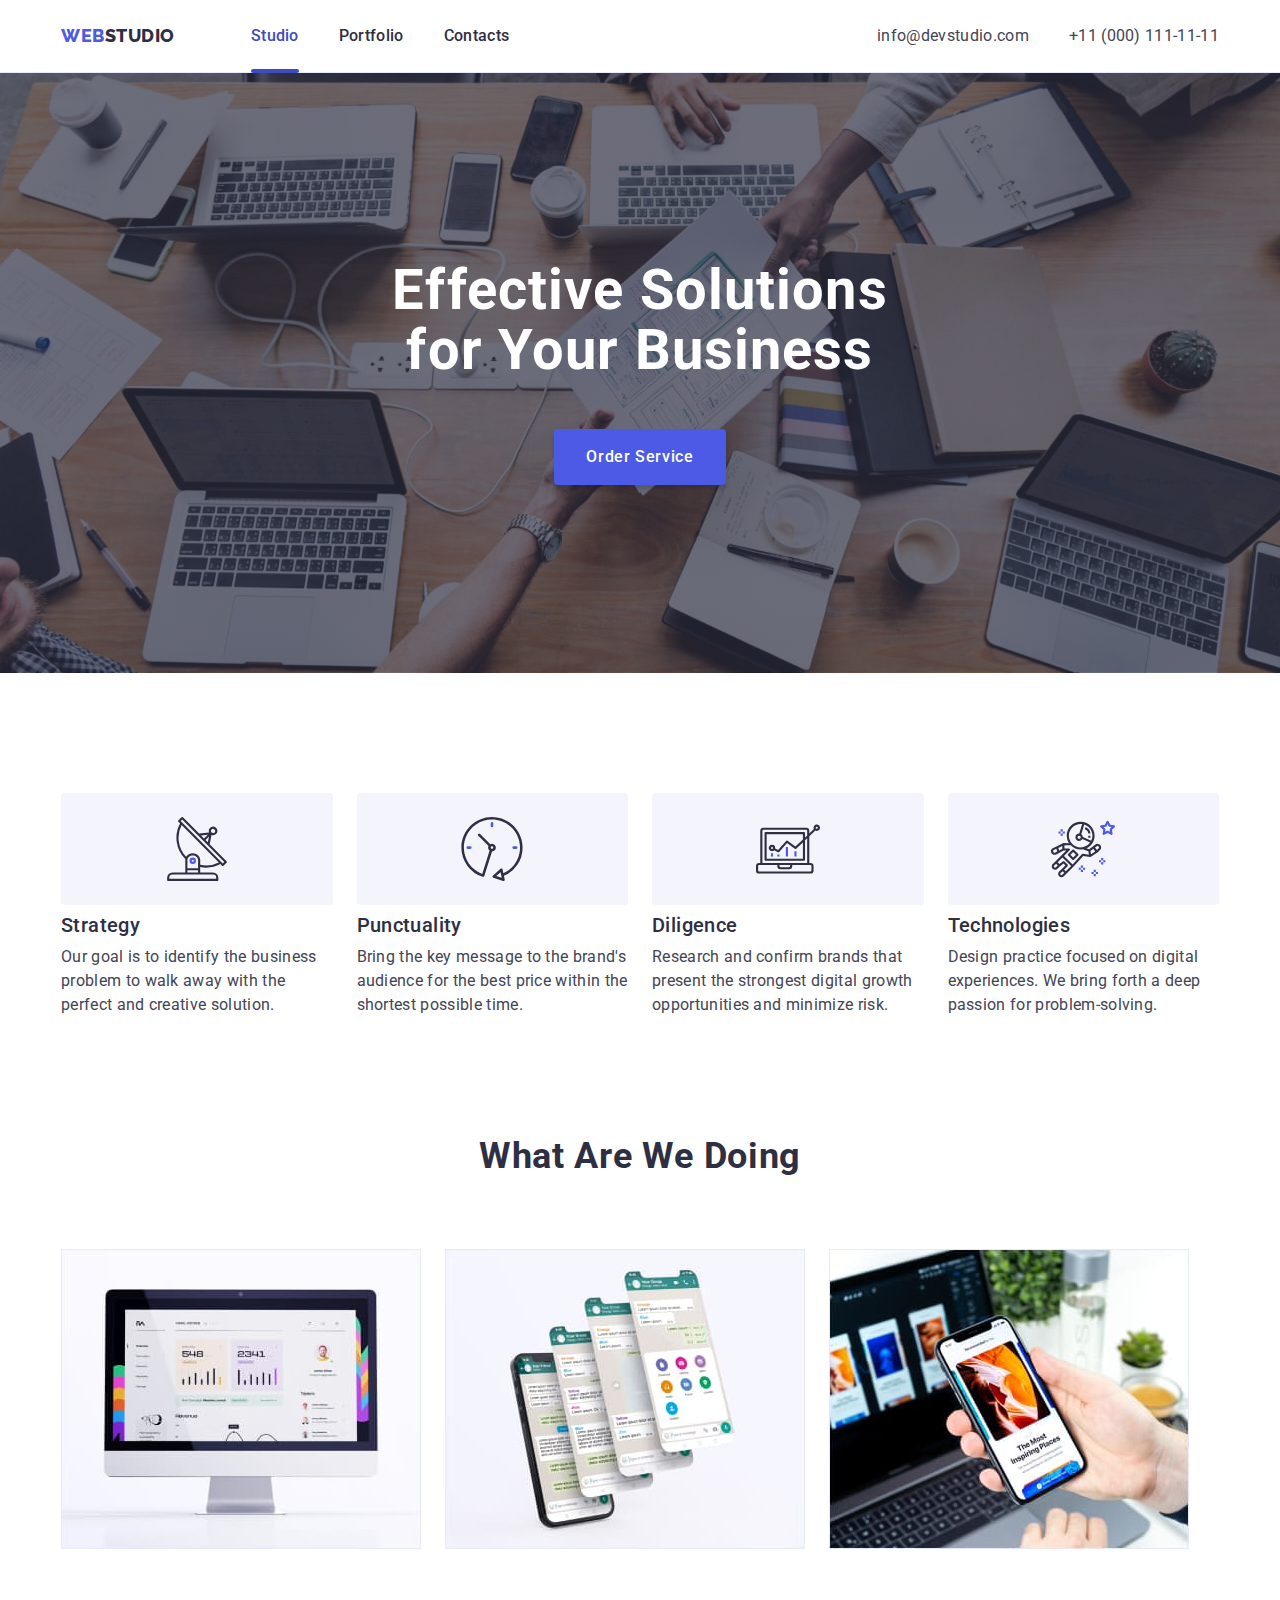
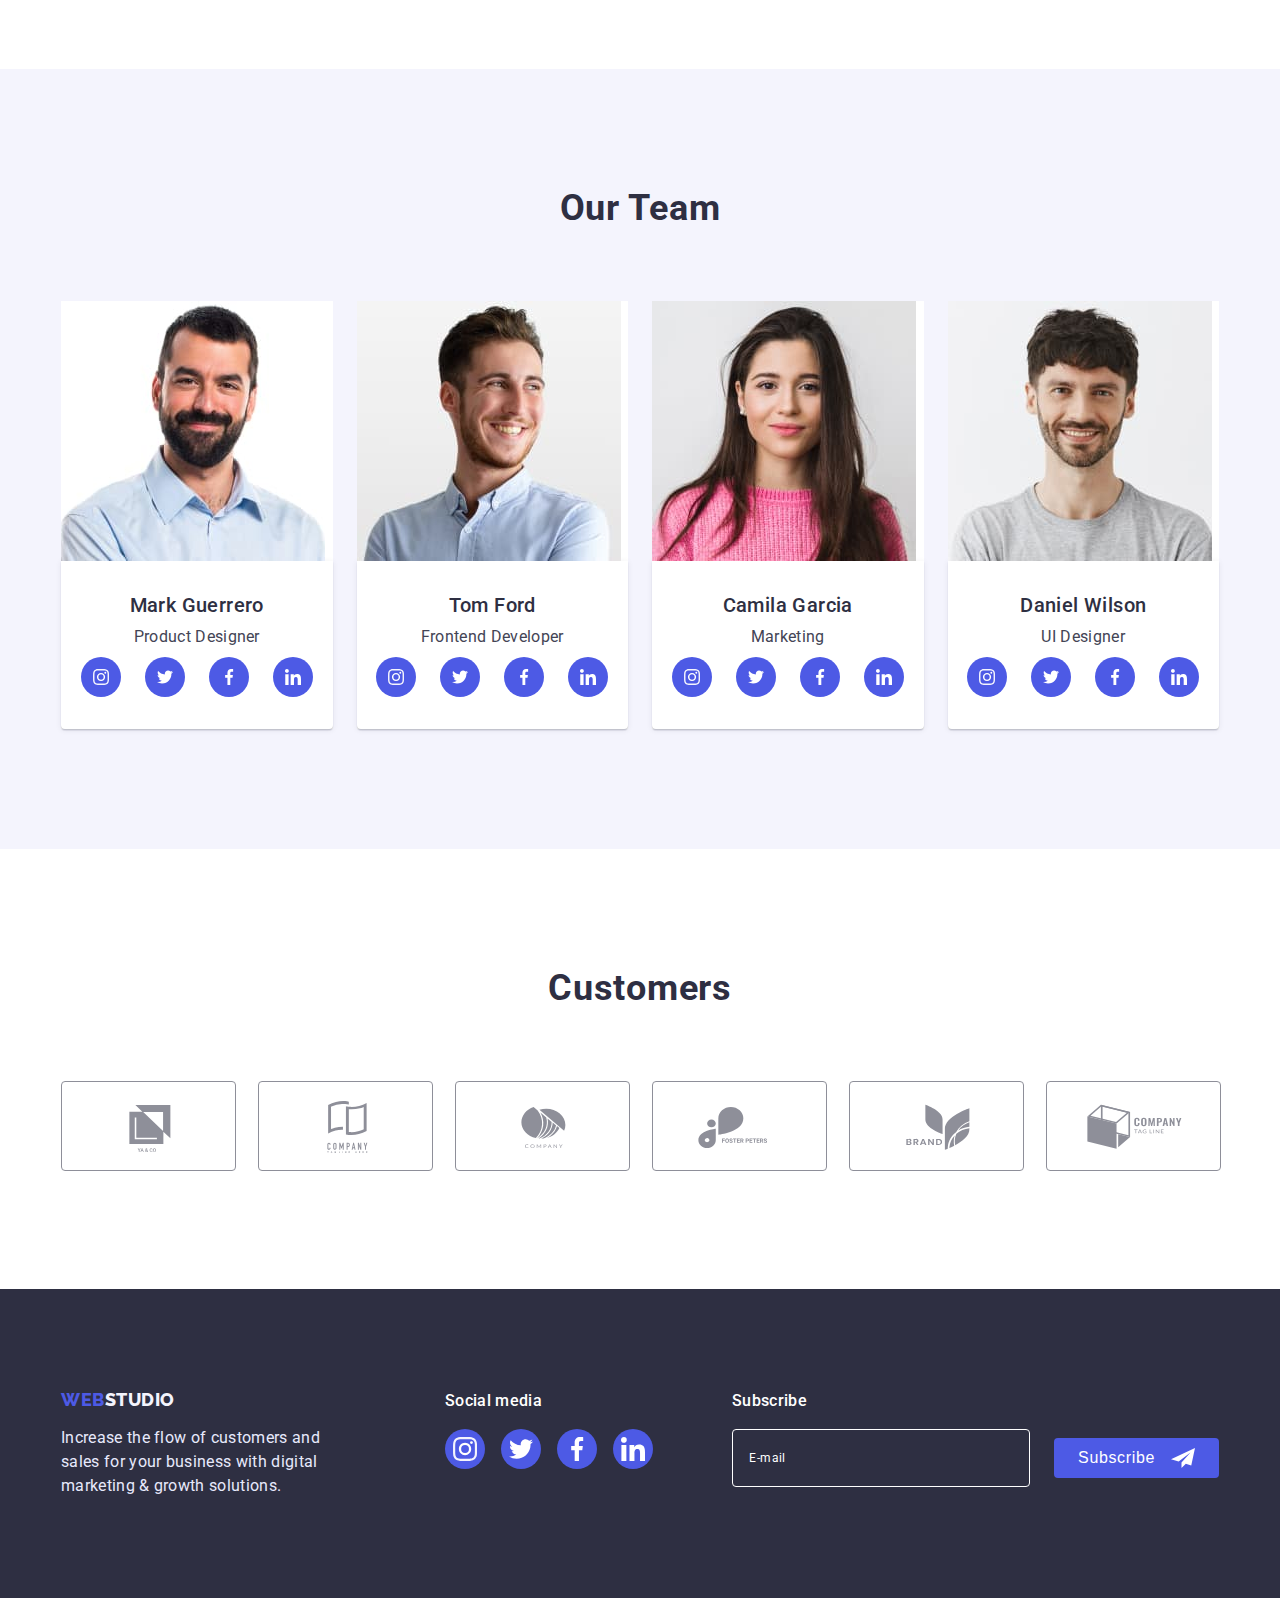
==== index.html @ d0ee43f0 "Initial commit" ====
<!DOCTYPE html>
<html lang="en">
  <head>
    <meta charset="UTF-8" />
    <meta http-equiv="X-UA-Compatible" content="IE=edge" />
    <meta name="viewport" content="width=device-width, initial-scale=1.0" />
    <title>Document</title>
    <link rel="preconnect" href="https://fonts.googleapis.com" />
    <link rel="preconnect" href="https://fonts.gstatic.com" crossorigin />
    <link
      href="https://fonts.googleapis.com/css2?family=Montserrat:wght@400;700&family=Raleway:wght@800&family=Roboto:wght@400;500;700&display=swap"
      rel="stylesheet"
    />
    <link
      rel="stylesheet"
      href="https://cdnjs.cloudflare.com/ajax/libs/modern-normalize/1.1.0/modern-normalize.min.css"
      integrity="sha512-wpPYUAdjBVSE4KJnH1VR1HeZfpl1ub8YT/NKx4PuQ5NmX2tKuGu6U/JRp5y+Y8XG2tV+wKQpNHVUX03MfMFn9Q=="
      crossorigin="anonymous"
      referrerpolicy="no-referrer"
    />
    <link rel="stylesheet" href="./css/style.css" />
  </head>

  <body>
    <header class="header">
      <div class="container headerflex">
        <nav class="headernav">
          <a class="logo link" href="./index.html"
            >Web<span class="studio">Studio</span></a
          >
          <ul class="list listmenu">
            <li class="listitem">
              <a class="menu stroke link" href="./index.html">Studio</a>
            </li>
            <li class="listitem">
              <a class="menu link" href="./portfolio.html">Portfolio</a>
            </li>
            <li class="listitem">
              <a class="menu link" href="">Contacts</a>
            </li>
          </ul>
        </nav>
        <address class="contacts">
          <ul class="list contactsflex">
            <li class="additem">
              <a class="address link" href="mailto:info@devstudio.com"
                >info@devstudio.com</a
              >
            </li>
            <li class="additem">
              <a class="address link" href="tel:+110001111111"
                >+11 (000) 111-11-11</a
              >
            </li>
          </ul>
        </address>
      </div>
    </header>

    <main>
      <section class="hero section">
        <div class="container">
          <h1 class="heroslogan">Effective Solutions for Your Business</h1>
          <button class="herobutton" type="button" data-modal-open>Order Service</button>
        </div>
        <div class="backdrop is-hidden" data-modal>
          <div class="modal">
            <h3 class="modalabout">Leave your contacts and we will call you back</h3>
            <form class="js-speaker-form form">
              <div class="form-field">
                <label class="label" for="name">Name</label>
                <div class="modaldiv">
                  <input class="modalinput" type="text" name="name" id="name" autofocus>
                <svg width="18" height="24" class="iconmodal">
                  <use href="./images/icons.svg#icon-person"></use>
                  </svg>
                </div>
              </div>
              <div class="form-field">
                <label class="label" for="tel">Phone</label>
                <div class="modaldiv">
                <input class="modalinput" type="tel" name="tel" id="tel">
                <svg width="18" height="24" class="iconmodal">
                  <use href="./images/icons.svg#icon-phone"></use>
                  </svg></div>
              </div>
              <div class="form-field">
                <label class="label" for="mail">Email</label>
                <div class="modaldiv">
                <input class="modalinput" type="email" name="mail" id="mail">
                <svg width="18" height="24" class="iconmodal">
                  <use href="./images/icons.svg#icon-email"></use>
                  </svg></div>
              </div>
              <div class="form-field">
                <label class="label" for="comment">Comment</label>
                <textarea class="modalcomment" type="comment" id="comment" placeholder="Text input" rows="10"></textarea>
              </div>
              <fieldset class="field">
                <label class="fieldlabel" for="policy">
                <input class="checkbox" type="checkbox" name="policy" id="policy">
                <span class="checkicon"><svg width="10" height="8" class="iconsvg">
                  <use href="./images/icons.svg#icon-Vector"></use>
                  </svg></span>
                  I accept the terms and conditions of the <a class="privacypolicy" href="./index.html">Privacy Policy</a>
                </label>
              </fieldset>
              <button type="submit" class="formbutton">Send</button>
            </form>
            <button class="buttonmodal" type="button" data-modal-close><svg width="8" height="8" class="modalsvg">
                <use href="./images/icons.svg#icon-close"></use>
                </svg></button>
          </div>
        </div>
      </section>

      <section class="section">
        <div class="container">
          <h2 class="about visually-hidden">Hidden</h2>
          <ul class="list aboutlist">
            <li class="aboutli">
              <div class="aboutlink link"> <svg width="64" height="64" class="customersicon">
              <use href="./images/icons.svg#icon-antenna-1"></use>
              </svg></div>
              <h3 class="abouttitle">Strategy</h3>
              <p class="abouttext">
                Our goal is to identify the business problem to walk away with
                the perfect and creative solution.
              </p>
            </li>
            <li class="aboutli">
              <div class="aboutlink link"> <svg width="64" height="64" class="customersicon">
              <use href="./images/icons.svg#icon-clock-1"></use>
              </svg></div>
              <h3 class="abouttitle">Punctuality</h3>
              <p class="abouttext">
                Bring the key message to the brand's audience for the best price
                within the shortest possible time.
              </p>
            </li>
            <li class="aboutli">
              <div class="aboutlink link"> <svg width="64" height="64" class="customersicon">
              <use href="./images/icons.svg#icon-diagram-1"></use>
              </svg></div>
              <h3 class="abouttitle">Diligence</h3>
              <p class="abouttext">
                Research and confirm brands that present the strongest digital
                growth opportunities and minimize risk.
              </p>
            </li>
            <li class="aboutli">
              <div class="aboutlink link"> <svg width="64" height="64" class="customersicon">
              <use href="./images/icons.svg#icon-astronaut-1"></use>
              </svg></div>
              <h3 class="abouttitle">Technologies</h3>
              <p class="abouttext">
                Design practice focused on digital experiences. We bring forth a
                deep passion for problem-solving.
              </p>
            </li>
          </ul>
        </div>
      </section>

      <section class="section doing">
        <div class="container">
          <h2 class="title">What are we doing</h2>
          <ul class="list doingflex">
            <li class="doingli">
              <img
                class="image"
                src="./images/comp.jpg"
                alt="comp"
                width="360"
                height="300"
              />
            </li>
            <li class="doingli">
              <img
                class="image"
                src="./images/handy.jpg"
                alt="handy"
                width="360"
                height="300"
              />
            </li class="doingli">
            <li>
              <img
                class="image"
                src="./images/laptophandy.jpg"
                alt="laptop handy"
                width="360"
                height="300"
              />
            </li>
          </ul>
        </div>
      </section>

      <section class="section team">
        <div class="container">
          <h2 class="title">Our Team</h2>
          <ul class="list teamflex">
            <li class="teamli">
              <img
                class="image"
                src="./images/markguerrero.jpg"
                alt="mark guerrero"
                width="264"
                height="260"
              />
              <div class="teamdiv">
                <h3 class="teammember">Mark Guerrero</h3>
                <p class="teammemberprof">Product Designer</p>
                <ul class="teamsoclist list">
                  <li class="teamsocitems"><a href="" class="teamsoclink link">
                    <svg width="16" height="16" class="teamsocicon">
                      <use href="./images/icons.svg#icon-instagram"></use>
                    </svg>
                  </a></li>
                  <li class="teamsocitems"><a href="" class="teamsoclink link"> <svg width="16" height="16" class="teamsocicon">
                      <use href="./images/icons.svg#icon-twitter"></use>
                    </svg></a></li>
                  <li class="teamsocitems"><a href="" class="teamsoclink link"> <svg width="16" height="16" class="teamsocicon">
                      <use href="./images/icons.svg#icon-facebook"></use>
                    </svg></a></li>
                  <li class="teamsocitems"><a href="" class="teamsoclink link"> <svg width="16" height="16" class="teamsocicon">
                      <use href="./images/icons.svg#icon-linkedin"></use>
                    </svg></a></li>
                </ul>
              </div>
            </li>
            <li class="teamli">
              <img
                class="image"
                src="./images/tomford.jpg"
                alt="tom ford"
                width="264"
                height="260"
              />
              <div class="teamdiv">
                <h3 class="teammember">Tom Ford</h3>
                <p class="teammemberprof">Frontend Developer</p>
                <ul class="teamsoclist list">
                  <li class="teamsocitems"><a href="" class="teamsoclink link">
                    <svg width="16" height="16" class="teamsocicon">
                      <use href="./images/icons.svg#icon-instagram"></use>
                    </svg>
                  </a></li>
                  <li class="teamsocitems"><a href="" class="teamsoclink link"> <svg width="16" height="16" class="teamsocicon">
                      <use href="./images/icons.svg#icon-twitter"></use>
                    </svg></a></li>
                  <li class="teamsocitems"><a href="" class="teamsoclink link"> <svg width="16" height="16" class="teamsocicon">
                      <use href="./images/icons.svg#icon-facebook"></use>
                    </svg></a></li>
                  <li class="teamsocitems"><a href="" class="teamsoclink link"> <svg width="16" height="16" class="teamsocicon">
                      <use href="./images/icons.svg#icon-linkedin"></use>
                    </svg></a></li>
                </ul>
              </div>
            </li>
            <li class="teamli">
              <img
                class="image"
                src="./images/camilagarcia.jpg"
                alt="camila garcia"
                width="264"
                height="260"
              />
              <div class="teamdiv">
                <h3 class="teammember">Camila Garcia</h3>
                <p class="teammemberprof">Marketing</p>
                <ul class="teamsoclist list">
                  <li class="teamsocitems"><a href="" class="teamsoclink link">
                    <svg width="16" height="16" class="teamsocicon">
                      <use href="./images/icons.svg#icon-instagram"></use>
                    </svg>
                  </a></li>
                  <li class="teamsocitems"><a href="" class="teamsoclink link"> <svg width="16" height="16" class="teamsocicon">
                      <use href="./images/icons.svg#icon-twitter"></use>
                    </svg></a></li>
                  <li class="teamsocitems"><a href="" class="teamsoclink link"> <svg width="16" height="16" class="teamsocicon">
                      <use href="./images/icons.svg#icon-facebook"></use>
                    </svg></a></li>
                  <li class="teamsocitems"><a href="" class="teamsoclink link"> <svg width="16" height="16" class="teamsocicon">
                      <use href="./images/icons.svg#icon-linkedin"></use>
                    </svg></a></li>
                </ul>
              </div>
            </li>
            <li class="teamli">
              <img
                class="image"
                src="./images/danielwilson.jpg"
                alt="daniel wilson"
                width="264"
                height="260"
              />
              <div class="teamdiv">
                <h3 class="teammember">Daniel Wilson</h3>
                <p class="teammemberprof">UI Designer</p>
                <ul class="teamsoclist list">
                  <li class="teamsocitems"><a href="" class="teamsoclink link">
                    <svg width="16" height="16" class="teamsocicon">
                      <use href="./images/icons.svg#icon-instagram"></use>
                    </svg>
                  </a></li>
                  <li class="teamsocitems"><a href="" class="teamsoclink link"> <svg width="16" height="16" class="teamsocicon">
                      <use href="./images/icons.svg#icon-twitter"></use>
                    </svg></a></li>
                  <li class="teamsocitems"><a href="" class="teamsoclink link"> <svg width="16" height="16" class="teamsocicon">
                      <use href="./images/icons.svg#icon-facebook"></use>
                    </svg></a></li>
                  <li class="teamsocitems"><a href="" class="teamsoclink link"> <svg width="16" height="16" class="teamsocicon">
                      <use href="./images/icons.svg#icon-linkedin"></use>
                    </svg></a></li>
                </ul>
              </div>
            </li>
          </ul>
        </div>
      </section>

      <section class="section customers">
        <div class="container">
          <h2 class="title">Customers</h2>
          <ul class="list customersflex">
            <li class="customersli">
              <a href="" class="customerslink link"> <svg width="104" height="56" class="customersicon">
              <use href="./images/icons.svg#icon-Logo"></use>
              </svg></a>
            </li>
            <li class="customersli">
              <a href="" class="customerslink link"> <svg width="104" height="56" class="customersicon">
              <use href="./images/icons.svg#icon-Logo-2"></use>
              </svg></a>
            </li>
            <li class="customersli">
              <a href="" class="customerslink link"> <svg width="104" height="56" class="customersicon">
              <use href="./images/icons.svg#icon-Logo-1"></use>
              </svg></a>
            </li>
            <li class="customersli">
              <a href="" class="customerslink link"> <svg width="104" height="56" class="customersicon">
              <use href="./images/icons.svg#icon-Logo-3"></use>
              </svg></a>
            </li>
            <li class="customersli">
              <a href="" class="customerslink link"> <svg width="104" height="56" class="customersicon">
              <use href="./images/icons.svg#icon-Logo-4"></use>
              </svg></a>
            </li>
            <li class="customersli">
              <a href="" class="customerslink link"> <svg width="104" height="56" class="customersicon">
              <use href="./images/icons.svg#icon-Logo-5"></use>
              </svg></a>
            </li>
          </ul>
        </div>
      </section>
    </main>

    <footer class="footer">
      <div class="container contfooter">
        <div class="footerleft">
        <a class="logofooter link" href="./index.html"
          >Web<span class="studiofooter">Studio</span></a
        >
        <p class="footertextleft">
          Increase the flow of customers and sales for your business with
          digital marketing & growth solutions.
        </p>
        </div>
        <div class="footercenter">
        <p class="footertextcenter">Social media</p>
        <ul class="footersoclist list">
            <li class="footersocitems"><a href="" class="footersoclink link">
                <svg width="24" height="24" class="footersocicon">
                <use href="./images/icons.svg#icon-instagram"></use>
                </svg></a></li>
            <li class="footersocitems"><a href="" class="footersoclink link"> <svg width="24" height="24" class="footersocicon">
                <use href="./images/icons.svg#icon-twitter"></use>
                </svg></a></li>
            <li class="footersocitems"><a href="" class="footersoclink link"> <svg width="24" height="24" class="footersocicon">
                <use href="./images/icons.svg#icon-facebook"></use>
                </svg></a></li>
            <li class="footersocitems"><a href="" class="footersoclink link"> <svg width="24" height="24" class="footersocicon">
                <use href="./images/icons.svg#icon-linkedin"></use>
                </svg></a></li>
        </ul>
        </div>
        <div class="footerright">
        <p class="footertextcenter">Subscribe</p>
        <div class="footerdiv">
        <form class="footerform">
          
          <input class="footerinput" type="email" name="mail" id="mail" placeholder="E-mail">
        
        <button type="submit" class="footerformbutton">Subscribe<svg width="24" height="24" class="footerformicon">
                <use href="./images/icons.svg#icon-Frame-3"></use>
                </svg></button>
        </form>
      </div>  
      </div>
      </div>
    </footer>
    <script src="./js/modal.js"></script>
    <script>
      (()=>{document .querySelector ("js-speaker-form")
    .addEventListener ("submit",e=>{
      e.preventDefault();
      new FormData (e.currentTarget).forEach((value,name)=>
      console.log("${name}:${value}"),);
    })
    })()
    </script>
  </body>
</html>
---- css/style.css ----
body {
  margin: 0;
  font-family: "Roboto", sans-serif;
  font-size: 16px;
  line-height: 1.5;
  color: #434455;
}

/*---*/

:root {
  --iris: #4d5ae5;
  --ocean: #404bbf;
  --navy-blue: #2e2f42;
  --green: #31d0aa;
  --slate: #434455;
  --lightslate: #8e8f99;
  --cornflower: #e7e9fc;
  --cloud: #f4f4fd;
  --navy-blue-modal: #2e2f42;
  --white: #ffffff;
  --herobuttoncolor: rgba(0, 0, 0, 0.15);
  --teamcolor: #d9d9d9;
}

* *::before *::after {
  box-sizing: border-box;
}

.container {
  width: 1158px;
  padding: 0 15px;
  margin: 0 auto;
}

.section {
  padding: 120px 0;
}

.image {
  display: block;
  max-width: 100%;
  height: auto;
}

.list {
  list-style: none;
  padding: 0;
  margin: 0;
}

.link {
  text-decoration: none;
}

.visually-hidden {
  position: absolute;
  width: 1px;
  height: 1px;
  margin: -1px;
  border: 0;
  padding: 0;
  white-space: nowrap;
  clip-path: inset(100%);
  clip: rect(0 0 0 0);
  overflow: hidden;
}

/*HEADER*/

.header {
  padding: 24px;
  border-bottom: 1px solid var(--cornflower);
  box-shadow: 0px 1px 6px rgba(46, 47, 66, 0.08),
    0px 1px 1px rgba(46, 47, 66, 0.16), 0px 2px 1px rgba(46, 47, 66, 0.08);
}

.headerflex {
  display: flex;
  justify-content: space-between;
  align-items: center;
}

.headernav {
  display: flex;
  justify-content: space-between;
  align-items: center;
}

.listmenu {
  display: flex;
  gap: 40px;
}

.logo {
  margin-right: 76px;
  font-family: "Raleway", sans-serif;
  font-weight: 800;
  font-size: 18px;
  line-height: 1.17;
  letter-spacing: 0.03em;
  text-transform: uppercase;
  color: var(--iris);
}

.studio {
  color: var(--navy-blue);
}

.menu {
  position: relative;
  display: block;
  font-weight: 500;
  letter-spacing: 0.02em;
  color: var(--navy-blue);
  transition-property: color;
  transition-duration: 250ms;
  transition-timing-function: cubic-bezier(0.4, 0, 0.2, 1);
}

.menu::after {
  content: "";
  display: block;
  opacity: 0;
  position: absolute;
  bottom: -25px;
  left: 0;
  height: 4px;
  width: 100%;
  border-radius: 2px;
  background-color: var(--ocean);
  transition-property: opacity;
  transition-duration: 250ms;
  transition-timing-function: cubic-bezier(0.4, 0, 0.2, 1);
}

.menu.stroke {
  color: var(--ocean);
}

.menu:hover,
.menu:focus {
  color: var(--ocean);
}

.menu:hover::after,
.menu:focus::after,
.menu.stroke::after {
  opacity: 1;
}

.contacts {
  font-style: normal;
  justify-content: space-between;
  align-items: center;
}

.contactsflex {
  display: flex;
  gap: 40px;
}

.additem {
  display: flex;
}

.address {
  letter-spacing: 0.02em;
  color: var(--slate);
  transition-property: color;
  transition-duration: 250ms;
  transition-timing-function: cubic-bezier(0.4, 0, 0.2, 1);
}

.address:hover,
.address:focus {
  color: var(--ocean);
}

/*HERO*/

.hero {
  max-width: 1440px;
  margin: 0 auto;
  padding: 188px 0;
  text-align: center;
  background-color: var(--navy-blue);
  background-image: linear-gradient(
      rgba(46, 47, 66, 0.7),
      rgba(46, 47, 66, 0.7)
    ),
    url(../images/heroimage.jpg);
  background-repeat: no-repeat;
  background-position: center;
  background-size: cover;
}

.heroslogan {
  width: 496px;
  margin: 0 auto;
  margin-bottom: 48px;
  font-weight: 700;
  font-size: 56px;
  line-height: 1.07;
  text-align: center;
  letter-spacing: 0.02em;
  color: var(--white);
}

.herobutton {
  display: block;
  align-items: center;
  margin: 0 auto;
  padding: 16px 32px;
  border: 0;
  font-family: "Roboto", sans-serif;
  font-weight: 500;
  font-size: 16px;
  line-height: 1.5;
  letter-spacing: 0.04em;
  color: var(--white);
  background-color: var(--iris);
  box-shadow: 0px 4px 4px var(--herobuttoncolor);
  border-radius: 4px;
  cursor: pointer;
  transition-property: background-color;
  transition-duration: 250ms;
  transition-timing-function: cubic-bezier(0.4, 0, 0.2, 1);
}

.herobutton:hover,
.herobutton:focus {
  background-color: var(--ocean);
}

.backdrop {
  position: fixed;
  top: 0;
  left: 0;
  width: 100%;
  height: 100%;
  background-color: rgba(46, 47, 66, 0.4);
}

.modal {
  position: relative;
  top: 50%;
  left: 50%;
  width: 408px;
  padding: 72px 24px;
  text-align: left;
  border-radius: 4px;
  background: #fcfcfc;
  box-shadow: 0px 1px 1px rgba(0, 0, 0, 0.14), 0px 1px 3px rgba(0, 0, 0, 0.12),
    0px 2px 1px rgba(0, 0, 0, 0.2);
  transform: translate(-50%, -50%);
}

.backdrop.is-hidden {
  visibility: hidden;
  opacity: 0;
  pointer-events: none;
}

.buttonmodal {
  position: absolute;
  display: flex;
  align-items: center;
  justify-content: center;
  margin-bottom: 24px;
  top: 24px;
  right: 24px;
  width: 24px;
  height: 24px;
  border-radius: 50%;
  color: var(--navy-blue);
  border: 1px solid rgba(0, 0, 0, 0.1);
  cursor: pointer;
  transition-property: background-color, color;
  transition-duration: 250ms;
  transition-timing-function: cubic-bezier(0.4, 0, 0.2, 1);
}

.buttonmodal:hover,
.buttonmodal:focus {
  color: var(--white);
  background-color: var(--ocean);
}

.modalsvg {
  fill: currentColor;
}

.modalabout {
  margin: 0 0 16px;
  font-family: "Roboto";
  font-style: normal;
  font-weight: 500;
  font-size: 16px;
  line-height: 1.5;
  text-align: center;
  letter-spacing: 0.02em;
  color: var(--navy-blue);
}

.form-field {
  margin: 0 0 8px;
  text-align: left;
}

.label {
  display: block;
  margin-bottom: 4px;
  font-size: 12px;
  line-height: 1.17;
  letter-spacing: 0.04em;
  color: var(--lightslate);
}

.modal {
  padding-bottom: 24px;
}

.modalinput {
  width: 100%;
  height: 40px;
  border: 1px solid rgba(46, 47, 66, 0.4);
  border-radius: 4px;
  padding-left: 38px;
  margin: 0;
  padding-top: 0;
  font-size: 12px;
  background-color: transparent;
  transition-property: border;
  transition-duration: 250ms;
  transition-timing-function: cubic-bezier(0.4, 0, 0.2, 1);
}

.modalinput:focus {
  border-color: var(--iris);
  outline: none;
}

.modalinput:focus + .iconmodal {
  fill:var(--iris)
}

.modaldiv {
  position: relative;
}

.iconmodal {
  position: absolute;
  display: inline-block;
  top: 8px;
  left: 16px;
  width: 18px;
  height: 24px;
  fill: #000000;
}

.modalcomment {
  padding: 8px 16px;
  font-style: normal;
  font-weight: 400;
  font-size: 12px;
  line-height: 1.17;
  letter-spacing: 0.04em;
  width: 100%;
  height: 120px;
  border: 1px solid rgba(46, 47, 66, 0.4);
  border-radius: 4px;
  resize: none;
}

.modalcomment::placeholder {
  font-family: "Roboto";
  font-style: normal;
  font-weight: 400;
  font-size: 12px;
  line-height: 1.17;
  letter-spacing: 0.04em;
  color: rgba(46, 47, 66, 0.4);
}

.privacypolicy {
  color: var(--iris);
}

.field {
  display: flex;
  position: relative;
  align-items: center;
  justify-content: center;
  border: none;
  margin: 0;
  padding: 0;
  transition-property: background-color;
  transition-duration: 250ms;
  transition-timing-function: cubic-bezier(0.4, 0, 0.2, 1);
}

.fieldlabel {
  margin-bottom: 24px;
  font-size: 12px;
  line-height: 1, 17;
  letter-spacing: 0.04em;
  color: var(--lightslate);
  padding-left: 24px;
}

.checkbox {
  appearance: none;
  position: absolute;
  opacity; 0;
}

.checkbox:checked + .checkicon {
  background-color: var(--iris);
  border-color: var(--iris);
  fill: var(--white);
}

.checkbox:focus + .checkicon {
  border-color: var(--iris);
}

.checkicon {
  position: absolute;
  display: inline-flex;
  left: 1px;
  width: 16px;
  height: 16px;
  box-sizing: border-box;
  align-items: center;
  justify-content: center;
  border: 1px solid rgba(46, 47, 66, 0.4);
  border-radius: 2px;
  fill: transparent;
}

.checkicon:focus {
  border-color: var(--iris);
  fill: var(--iris);
}

.formbutton {
  display: block;
  align-items: center;
  margin: 0 auto;
  padding: 16px 64px;
  border: 0;
  font-weight: 500;
  font-size: 16px;
  line-height: 1.5;
  letter-spacing: 0.04em;
  cursor: pointer;
  box-shadow: 0px 4px 4px rgba(0, 0, 0, 0.15);
  transition-property: background-color;
  transition-duration: 250ms;
  transition-timing-function: cubic-bezier(0.4, 0, 0.2, 1);
  color: var(--white);
  background-color: var(--iris);
  border-radius: 4px;
}

.formbutton:hover,
.formbutton:focus {
  background-color: var(--ocean);
}

/*ABOUT*/

.aboutlist {
  display: flex;
  gap: 24px;
}

.aboutli {
  display: block;
  width: calc((100% - 72px) / 4);
}

.abouttitle {
  margin: 0 0 8px 0;
  font-weight: 500;
  font-size: 20px;
  line-height: 1.2;
  letter-spacing: 0.02em;
  color: var(--navy-blue);
}

.abouttext {
  margin: 0;
  letter-spacing: 0.02em;
}

.aboutlink {
  margin: 0 0 8px 0;
  width: 100%;
  height: 112px;
  border-radius: 4px;
  background-color: var(--cloud);
  display: flex;
  align-items: center;
  justify-content: center;
}

/*WHAT ARE WE DOING*/

.doing {
  padding-top: 0;
}

.doingflex {
  display: flex;
  gap: 24px;
}

/*OUR TEAM*/

.team {
  background-color: var(--cloud);
}

.title {
  margin: 0 0 72px 0;
  font-weight: 700;
  font-size: 36px;
  line-height: 1.11;
  text-align: center;
  letter-spacing: 0.02em;
  text-transform: capitalize;
  color: var(--navy-blue);
}

.teamflex {
  display: flex;
  gap: 24px;
}

.teamli {
  width: calc((100% - 72px) / 4);
  background-color: var(--white);
}

.teamdiv {
  padding: 32px 0;
  box-shadow: 0px 1px 6px rgba(46, 47, 66, 0.08),
    0px 1px 1px rgba(46, 47, 66, 0.16), 0px 2px 1px rgba(46, 47, 66, 0.08);
  border-radius: 0px 0px 4px 4px;
}

.teammember {
  margin-top: 0;
  margin-bottom: 8px;
  font-weight: 500;
  font-size: 20px;
  line-height: 1.2;
  text-align: center;
  letter-spacing: 0.02em;
  color: var(--navy-blue);
}

.teammemberprof {
  margin: 0;
  text-align: center;
  letter-spacing: 0.02em;
  margin-bottom: 8px;
}

.teamsoclist {
  display: flex;
  justify-content: center;
  gap: 24px;
}

.teamsocitems {
  width: 40px;
  height: 40px;
}

.teamsoclink {
  width: 100%;
  height: 100%;
  border-radius: 50%;
  background-color: #4d5ae5;
  display: flex;
  align-items: center;
  justify-content: center;
  transition-property: background-color;
  transition-duration: 250ms;
  transition-timing-function: cubic-bezier(0.4, 0, 0.2, 1);
}

.teamsoclink:hover,
.teamsoclink:focus {
  background-color: var(--ocean);
}

.teamsocicon {
  fill: var(--white);
}

/*CUSTOMERS*/

.customersflex {
  display: flex;
  justify-content: center;
  gap: 24px;
}

.customersli {
  width: calc((100% - 120px) / 6);
  height: 88px;
}

.customerslink {
  width: 100%;
  height: 100%;
  border: 1px solid var(--lightslate);
  border-radius: 4px;
  background-color: var(--white);
  color: var(--lightslate);
  display: flex;
  align-items: center;
  justify-content: center;
  transition-property: border, color;
  transition-duration: 250ms;
  transition-timing-function: cubic-bezier(0.4, 0, 0.2, 1);
}

.customerslink:hover,
.customerslink:focus {
  border-color: var(--ocean);
  color: var(--ocean);
}

.customersicon {
  fill: currentColor;
}

/*FOOTER*/

.footer {
  padding: 100px 0;
  font-family: "Roboto", sans-serif;
  background-color: var(--navy-blue);
}

.contfooter {
  display: flex;
  align-items: baseline;
}

.footerleft {
  width: 264px;
  margin-right: 120px;
}

.logofooter {
  display: inline-block;
  margin-bottom: 16px;
  font-family: "Raleway", sans-serif;
  font-weight: 800;
  font-size: 18px;
  line-height: 1.17;
  letter-spacing: 0.03em;
  text-transform: uppercase;
  color: var(--iris);
}

.studiofooter {
  color: var(--cloud);
}

.footertextleft {
  margin: 0;
  margin-top: 0;
  font-size: 16px;
  letter-spacing: 0.02em;
  color: var(--cornflower);
}

.footercenter {
  margin-top: 0;
  justify-content: center;
  margin-right: auto;
}

.footertextcenter {
  margin-top: 0;
  margin-bottom: 16px;
  font-weight: 500;
  font-size: 16px;
  letter-spacing: 0.02em;
  color: var(--white);
}

.footersoclist {
  display: flex;
  justify-content: center;
  gap: 16px;
}

.footersocitems {
  width: 40px;
  height: 40px;
}

.footersoclink {
  width: 100%;
  height: 100%;
  border-radius: 50%;
  background-color: var(--iris);
  display: flex;
  align-items: center;
  justify-content: center;
  transition-property: color;
  transition-duration: 250ms;
  transition-timing-function: cubic-bezier(0.4, 0, 0.2, 1);
}

.footersoclink:hover,
.footersoclink:focus {
  background-color: var(--green);
}

.footersocicon {
  fill: var(--white);
}

.footerright {
  justify-content: center;
}

.footerdiv {
  display: flex;
}

.footerform {
  position: relative;
  display: flex;
  align-items: center;
  position: relative;
  gap: 24px;
}

.labelfooter {
  position: absolute;
  padding-left: 16px;
  font-family: "Roboto";
  font-style: normal;
  font-weight: 400;
  font-size: 12px;
  line-height: 1, 17;
  letter-spacing: 0.04em;
  color: var(--white);
}

.footerinput {
  width: 264px;
  height: 40px;
  border: 1px solid var(--white);
  border-radius: 4px;
  padding: 8px 16px;
  font-size: 12px;
  background-color: transparent;
  color: var(--white);
  transition-property: border;
  transition-duration: 250ms;
  transition-timing-function: cubic-bezier(0.4, 0, 0.2, 1);
}

.footerinput:focus {
  border-color: var(--iris);
}

.footerinput::placeholder {
  font-family: "Roboto";
  font-style: normal;
  font-weight: 400;
  font-size: 12px;
  line-height: 1.17;
  letter-spacing: 0.04em;
  color: var(--white);
}

.footerformbutton {
  display: flex;
  align-items: center;
  justify-content: center;
  gap: 16px;
  margin: 0;
  border: 0;
  padding: 8px 24px;
  height: 40px;
  color: var(--white);
  background-color: var(--iris);
  border-radius: 4px;
  font-weight: 500;
  font-size: 16px;
  line-height: 1.5;
  letter-spacing: 0.04em;
  cursor: pointer;
  transition-property: background-color;
  transition-duration: 250ms;
  transition-timing-function: cubic-bezier(0.4, 0, 0.2, 1);
}

.footerformbutton:hover,
.footerformbutton:focus {
  background-color: var(--ocean);
}

.footerformicon {
  fill: var(--white);
}

/*PORTFOLIO*/

.section.portfolio {
  padding-top: 96px;
}

.portfoliolist {
  display: flex;
  justify-content: center;
  align-items: center;
  margin: 0 0 72px 0;
  gap: 24px;
}

.portfoliofilter {
  display: flex;
  flex-wrap: wrap;
  gap: 48px 24px;
}

.portfoliofilterli {
  width: calc((100% - 48px) / 3);
  position: relative;
}

.portfoliolink {
  display: block;
  position: relative;
  transition-property: box-shadow;
  transition-duration: 250ms;
  transition-timing-function: cubic-bezier(0.4, 0, 0.2, 1);
}

.portfoliolink:hover,
.portfoliolink:focus {
  box-shadow: 0px 1px 6px rgba(46, 47, 66, 0.08),
    0px 1px 1px rgba(46, 47, 66, 0.16), 0px 2px 1px rgba(46, 47, 66, 0.08);
}

.buttonfilter {
  font-family: "Roboto", sans-serif;
  font-weight: 500;
  font-size: 16px;
  letter-spacing: 0.04em;
  display: flex;
  text-align: center;
  color: var(--iris);
  background-color: var(--cloud);
  cursor: pointer;
  padding: 12px 24px;
  border: 1px solid var(--cornflower);
  border-radius: 4px;
  transition-property: color, background-color, box-shadow, border;
  transition-duration: 250ms;
  transition-timing-function: cubic-bezier(0.4, 0, 0.2, 1);
}

.buttonfilter:hover,
.buttonfilter:focus {
  color: var(--white);
  background-color: var(--ocean);
  box-shadow: 0px 3px 1px rgba(0, 0, 0, 0.1), 0px 2px 1px rgba(0, 0, 0, 0.08),
    0px 2px 2px rgba(0, 0, 0, 0.12);
  border: 1px solid var(--ocean);
}

.linkthumb {
  position: relative;
  overflow: hidden;
}

.imagedescription {
  position: absolute;
  margin: 0;
  padding: 40px 32px;
  top: 0;
  left: 0;
  width: 100%;
  height: 100%;
  transform: translateY(100%);
  transition: transform 250ms;
  transition-property: transform;
  transition-duration: 250ms;
  transition-timing-function: cubic-bezier(0.4, 0, 0.2, 1);
  color: var(--white);
}

.linkthumb::before {
  display: inline-block;
  content: "";
  position: absolute;
  width: 100%;
  height: 100%;
  top: 0;
  left: 0;
  background-color: var(--iris);
  transform: translateY(100%);
  transition-property: transform;
  transition-duration: 250ms;
  transition-timing-function: cubic-bezier(0.4, 0, 0.2, 1);
}

.portfoliolink:hover .imagedescription {
  transform: translateY(0);
}

.portfoliolink:hover .linkthumb::before {
  transform: translateY(0);
}

.card {
  padding: 32px 0 32px 16px;
  border: 1px solid var(--cornflower);
  border-top: 0;
}

.cardtitle {
  margin-top: 0;
  margin-bottom: 8px;
  font-weight: 500;
  font-size: 20px;
  line-height: 1.2;
  letter-spacing: 0.02em;
  color: var(--navy-blue);
}

.cardtext {
  margin: 0;
  letter-spacing: 0.02em;
  color: var(--slate);
}
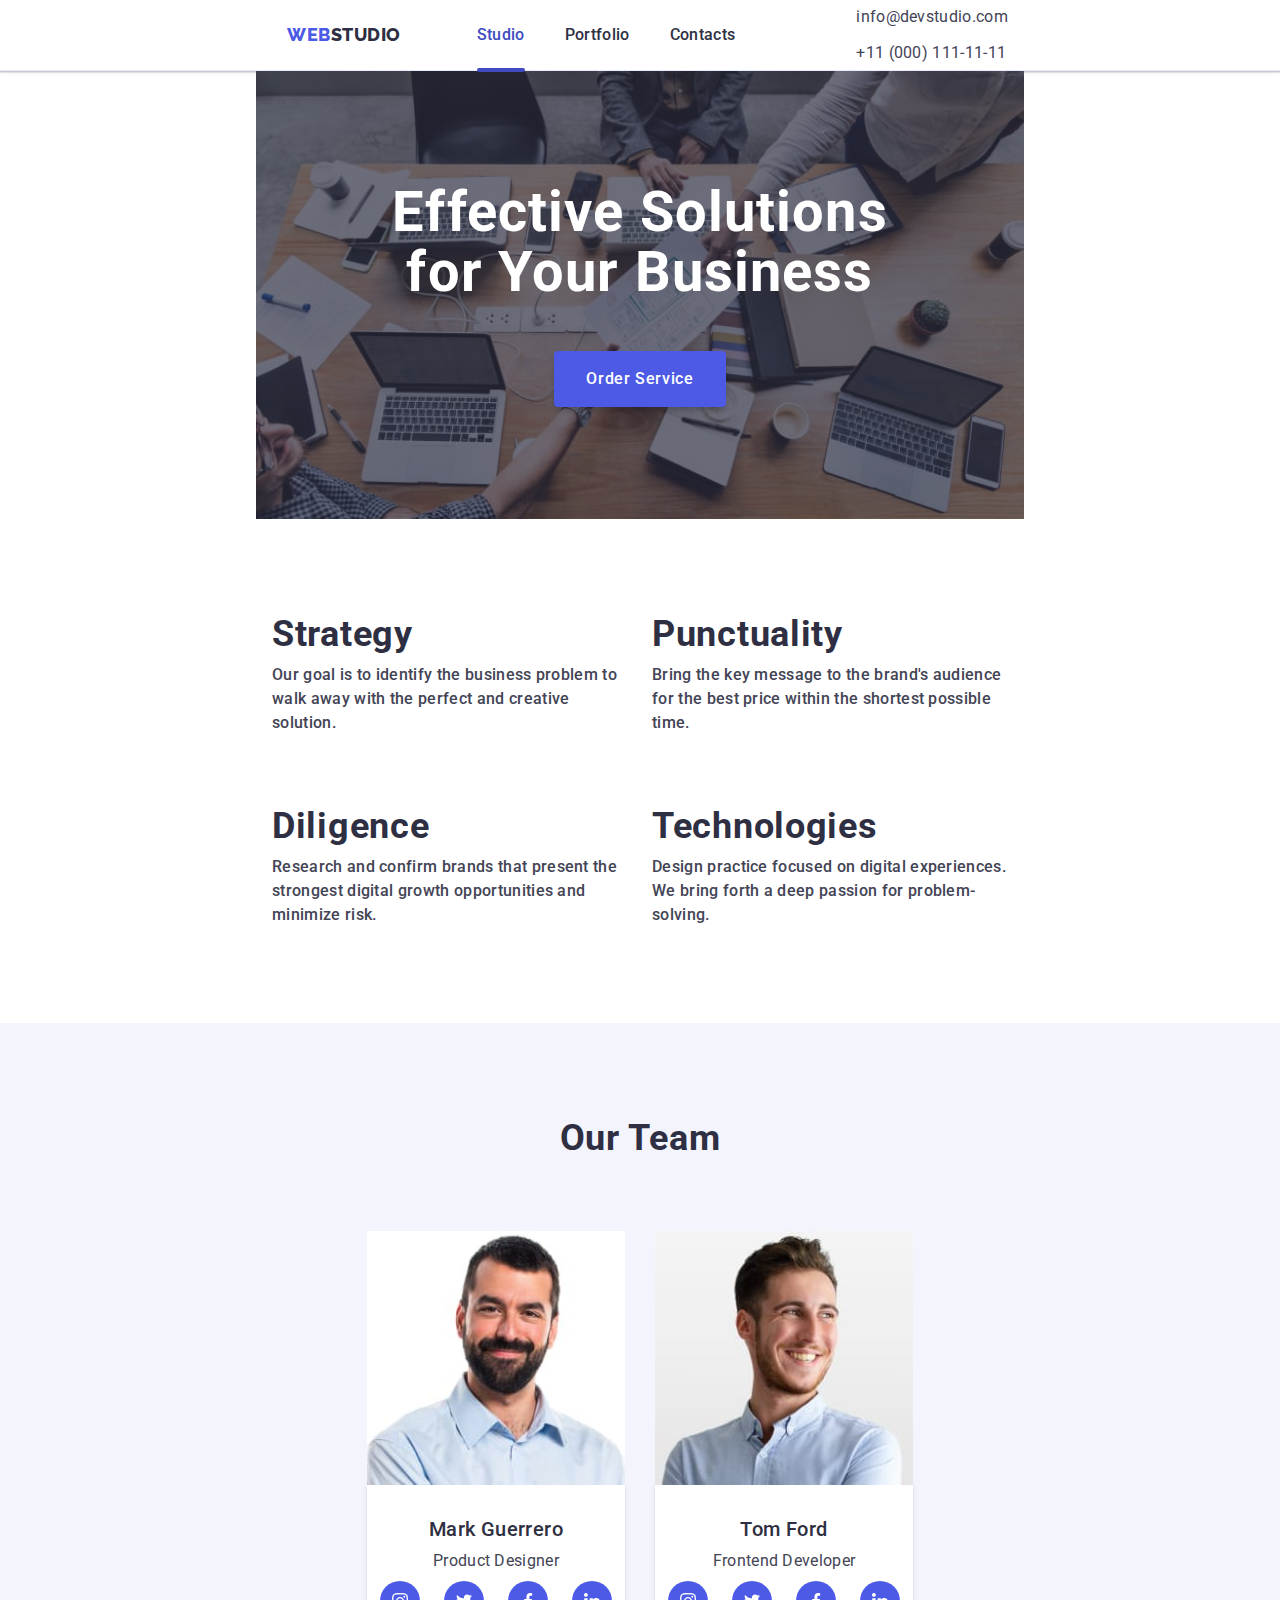
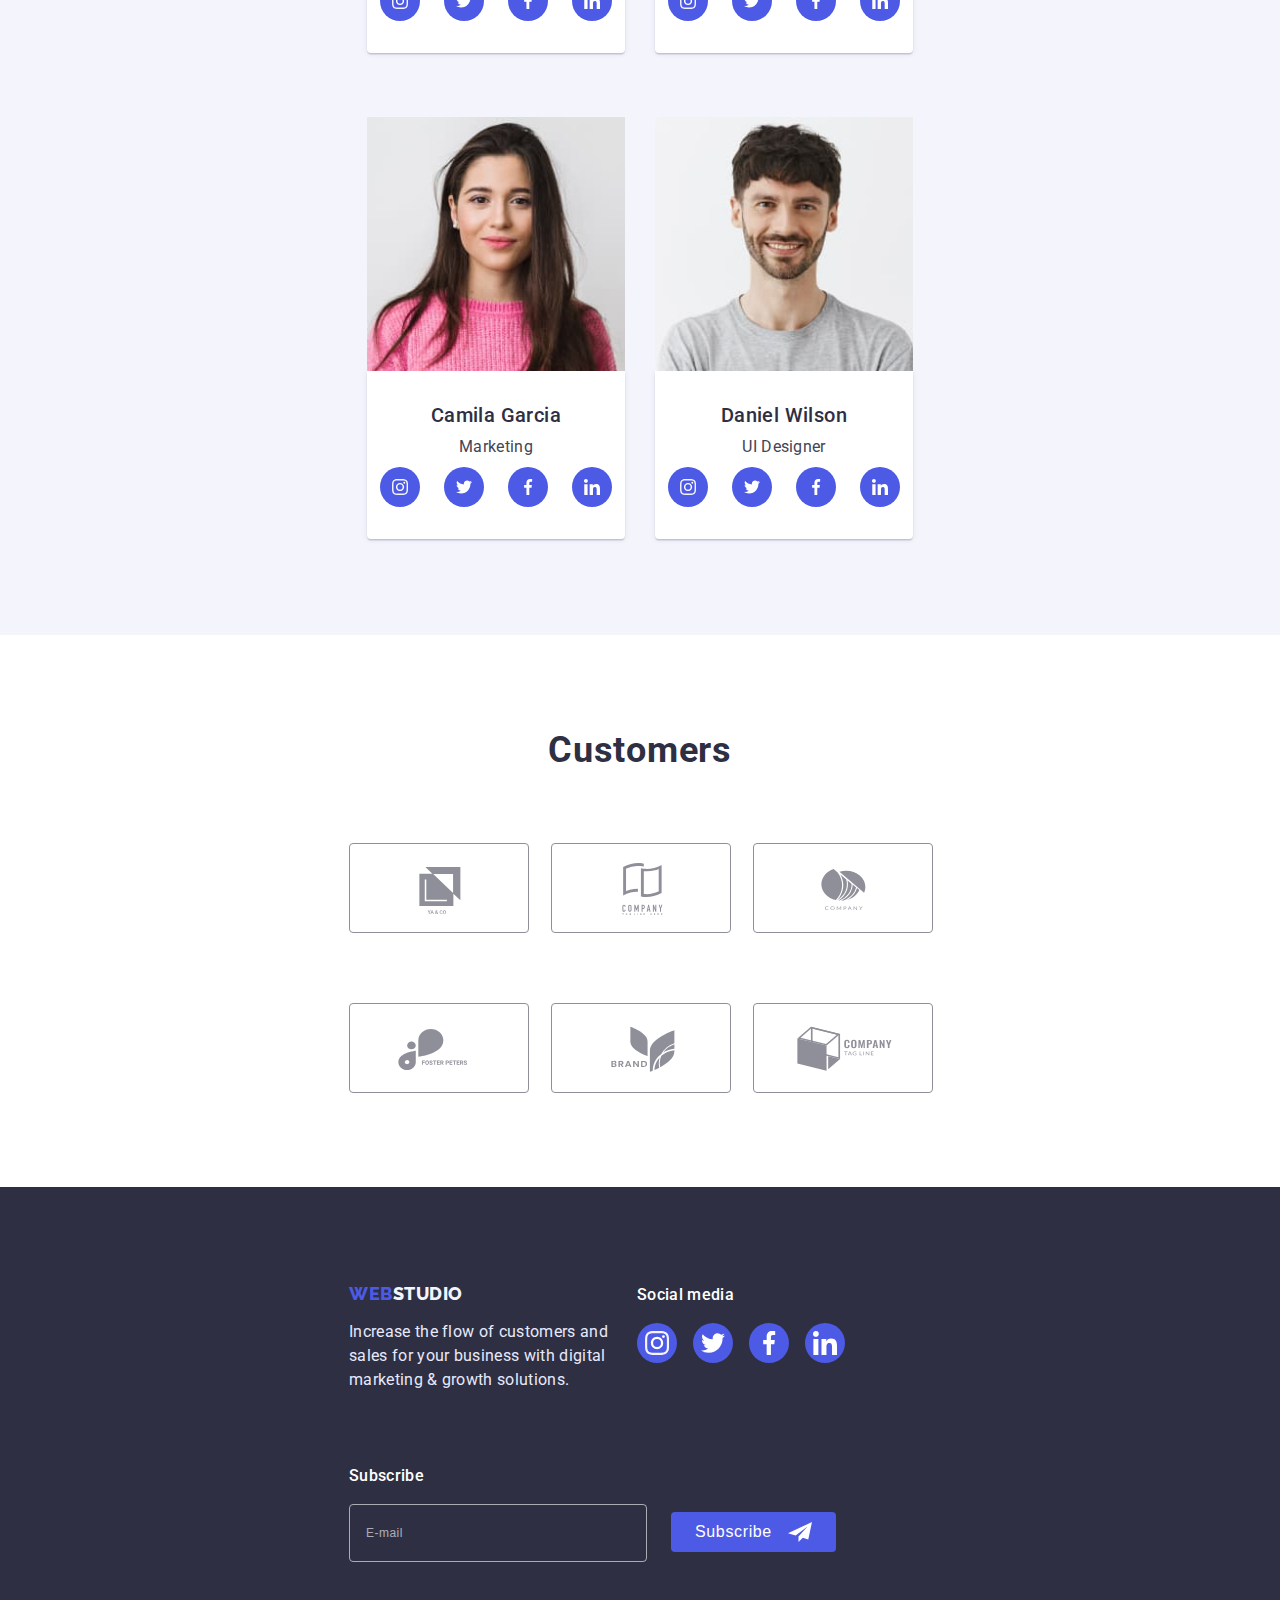
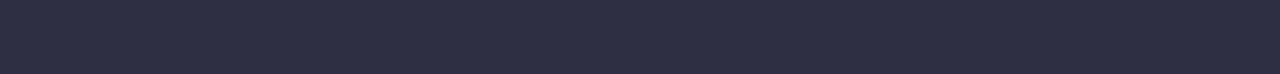
==== commit a38610ed: "HW_7_nn" ====
--- a/index.html
+++ b/index.html
@@ -19,6 +19,7 @@
       referrerpolicy="no-referrer"
     />
     <link rel="stylesheet" href="./css/style.css" />
+    <link rel="stylesheet" href="./css/media.css" />
   </head>
 
   <body>
@@ -54,12 +55,92 @@
             </li>
           </ul>
         </address>
+        <button
+          class="hamburger js-open-menu"
+          aria-expanded="false"
+          aria-controls="mobile-menu"
+        >
+          <svg
+            width="32"
+            height="22"
+            fill="currentColor"
+            viewBox="0 0 32 22"
+            xmlns="http://www.w3.org/2000/svg"
+          >
+            <path
+              fill-rule="evenodd"
+              <path d="M1.34814 20.0431H30.8866M1.34814 10.7354H30.8866M1.34814 1.42773H30.8866" stroke="#2E2F42" stroke-width="3" stroke-linecap="round" stroke-linejoin="round"/>
+              clip-rule="evenodd"
+            ></path>
+          </svg>
+        </button>
+      </div>
+      <div class="mobmenu js-menu-container" id="mobile-menu">
+        <button class="close js-close-menu">
+          <svg
+            fill="currentColor"
+            viewBox="0 0 20 20"
+            xmlns="http://www.w3.org/2000/svg"
+            width="24"
+            height="24"
+          >
+            <path
+              fill-rule="evenodd"
+              d="M4.293 4.293a1 1 0 011.414 0L10 8.586l4.293-4.293a1 1 0 111.414 1.414L11.414 10l4.293 4.293a1 1 0 01-1.414 1.414L10 11.414l-4.293 4.293a1 1 0 01-1.414-1.414L8.586 10 4.293 5.707a1 1 0 010-1.414z"
+              clip-rule="evenodd"
+            ></path>
+          </svg>
+        </button>
+        <div>
+        <ul class="list moblistmenu">
+          <li class="moblistitem">
+            <a class="mobstroke link" href="./index.html">Studio</a>
+          </li>
+          <li class="moblistitem">
+            <a class="moblistitema link" href="./portfolio.html">Portfolio</a>
+          </li>
+          <li class="moblistitem">
+            <a class="moblistitema link" href="">Contacts</a>
+          </li>
+        </ul>
+        </div>
+        <div>
+          <div class="mobaddress">
+            <a class="mobaddressa link" href="tel:+110001111111"
+              >+11 (000) 111-11-11</a
+            >
+          </div>
+          <div class="mobmail">
+            <a class="mobmaila link" href="mailto:info@devstudio.com"
+              >info@devstudio.com</a
+            >
+          </div>
+        
+          <ul class="mobsoclist list">
+            <li class="mobsocitems"><a href="" class="mobsoclink link">
+              <svg width="16" height="16" class="mobsocicon">
+                <use href="./images/icons.svg#icon-instagram"></use>
+              </svg>
+            </a></li>
+            <li class="mobsocitems"><a href="" class="mobsoclink link"> <svg width="16" height="16" class="mobsocicon">
+                <use href="./images/icons.svg#icon-twitter"></use>
+              </svg></a></li>
+            <li class="mobsocitems"><a href="" class="mobsoclink link"> <svg width="16" height="16" class="mobsocicon">
+                <use href="./images/icons.svg#icon-facebook"></use>
+              </svg></a></li>
+            <li class="mobsocitems"><a href="" class="mobsoclink link"> <svg width="16" height="16" class="mobsocicon">
+                <use href="./images/icons.svg#icon-linkedin"></use>
+              </svg></a></li>
+          </ul>
+          
+        </div>
+        
       </div>
     </header>
 
     <main>
       <section class="hero section">
-        <div class="container">
+        <div class="container herocontainer">
           <h1 class="heroslogan">Effective Solutions for Your Business</h1>
           <button class="herobutton" type="button" data-modal-open>Order Service</button>
         </div>
@@ -164,10 +245,12 @@
 
       <section class="section doing">
         <div class="container">
-          <h2 class="title">What are we doing</h2>
+          <h2 class="title titledoing">What are we doing</h2>
           <ul class="list doingflex">
             <li class="doingli">
               <img
+              srcset="./images/comp.jpg 1x,
+              ./images/comp2x.jpg 2x"
                 class="image"
                 src="./images/comp.jpg"
                 alt="comp"
@@ -177,6 +260,8 @@
             </li>
             <li class="doingli">
               <img
+              srcset="./images/handy.jpg 1x,
+              ./images/handy2x.jpg 2x"
                 class="image"
                 src="./images/handy.jpg"
                 alt="handy"
@@ -186,6 +271,8 @@
             </li class="doingli">
             <li>
               <img
+              srcset="./images/laptophandy.jpg 1x,
+              ./images/laptophandy2x.jpg 2x"
                 class="image"
                 src="./images/laptophandy.jpg"
                 alt="laptop handy"
@@ -198,11 +285,13 @@
       </section>
 
       <section class="section team">
-        <div class="container">
+        <div class="container containerteam">
           <h2 class="title">Our Team</h2>
           <ul class="list teamflex">
             <li class="teamli">
               <img
+              srcset="./images/markguerrero.jpg 1x,
+              ./images/markguerrero2x.jpg 2x"
                 class="image"
                 src="./images/markguerrero.jpg"
                 alt="mark guerrero"
@@ -232,6 +321,8 @@
             </li>
             <li class="teamli">
               <img
+              srcset="./images/tomford.jpg 1x,
+              ./images/tomford2x.jpg 2x"
                 class="image"
                 src="./images/tomford.jpg"
                 alt="tom ford"
@@ -261,6 +352,8 @@
             </li>
             <li class="teamli">
               <img
+              srcset="./images/camilagarcia.jpg 1x,
+              ./images/camilagarcia2x.jpg 2x"
                 class="image"
                 src="./images/camilagarcia.jpg"
                 alt="camila garcia"
@@ -290,6 +383,8 @@
             </li>
             <li class="teamli">
               <img
+              srcset="./images/danielwilson.jpg 1x,
+              ./images/danielwilson2x.jpg 2x"
                 class="image"
                 src="./images/danielwilson.jpg"
                 alt="daniel wilson"
@@ -404,7 +499,9 @@
       </div>
       </div>
     </footer>
+
     <script src="./js/modal.js"></script>
+    <script src="./js/menu.js"></script>
     <script>
       (()=>{document .querySelector ("js-speaker-form")
     .addEventListener ("submit",e=>{
--- a/css/style.css
+++ b/css/style.css
@@ -28,18 +28,19 @@
 }
 
 .container {
-  width: 1158px;
+  max-width: 396px;
   padding: 0 15px;
   margin: 0 auto;
 }
 
 .section {
-  padding: 120px 0;
+  padding-bottom: 96px;
+  padding-top: 96px;
 }
 
 .image {
   display: block;
-  max-width: 100%;
+  width: 100%;
   height: auto;
 }
 
@@ -69,31 +70,39 @@
 /*HEADER*/
 
 .header {
-  padding: 24px;
+  
   border-bottom: 1px solid var(--cornflower);
   box-shadow: 0px 1px 6px rgba(46, 47, 66, 0.08),
     0px 1px 1px rgba(46, 47, 66, 0.16), 0px 2px 1px rgba(46, 47, 66, 0.08);
 }
 
 .headerflex {
+  padding: 0;
+  display: flex;
+  align-items: center;
+}
+
+.header .container {
+  height: 70px;
+  display: flex;
+  align-items: center;
+  justify-content: flex-end;
+}
+
+.container .headerflex {
+  width: 100%;
+  position: relative;
+}
+
+.headernav {
   display: flex;
   justify-content: space-between;
   align-items: center;
 }
 
-.headernav {
-  display: flex;
-  justify-content: space-between;
-  align-items: center;
-}
-
-.listmenu {
-  display: flex;
-  gap: 40px;
-}
-
 .logo {
-  margin-right: 76px;
+  margin-right: auto;
+  margin-left: 16px;
   font-family: "Raleway", sans-serif;
   font-weight: 800;
   font-size: 18px;
@@ -107,101 +116,214 @@
   color: var(--navy-blue);
 }
 
-.menu {
-  position: relative;
-  display: block;
-  font-weight: 500;
-  letter-spacing: 0.02em;
+.listmenu,
+.contacts,
+.address {
+  display: none;
+}
+
+.hamburger {
+  min-height: 32px;
+  min-width: 22px;
+  display: flex;
+  align-items: center;
+  justify-content: center;
+  margin-right: 16px;
+  padding: 0;
+  background-color: transparent;
+  cursor: pointer;
+  border: none;
+  border-radius: 50%;
+  outline: none;
+  margin-left: auto;
+}
+
+.mobmenu {
+  position: fixed;
+  display: flex;
+  padding: 80px 40px 40px;
+  margin: 0;
+  list-style: none;
+  top: 0;
+  left: 0;
+  width: 100%;
+  height: 100%;
+  background-color: var(--white);
+  flex-direction: column;
+  justify-content: space-between;
+  opacity: 0;
+  transition-property: background-color;
+  transition-duration: 250ms;
+  transition-timing-function: cubic-bezier(0.4, 0, 0.2, 1);
+  visibility: hidden;
+}
+
+#mobile-menu.mobmenu.js-menu-container.is-open {
+  opacity: 1;
+  z-index: 1;
+  visibility: visible;
+}
+
+.moblistmenu {
+  gap: 40px;
+font-weight: 700;
+font-size: 36px;
+line-height: 1.11;
+letter-spacing: 0.02em;
+text-transform: capitalize;
+color: var(--navy-blue-modal);
+}
+
+.moblistitema {
+  color: var(--navy-blue-modal);
+}
+
+.mobstroke {
+  color: var(--ocean);
+}
+
+.mob
+
+.moblistitem:not(:last-child) {
+  margin-bottom: 40px;
+}
+
+.menu .link {
+  padding: 10px;
+  color: inherit;
+  text-decoration: none;
+}
+
+.menu .link:hover,
+.menu .link:focus {
+  text-decoration: underline;
+}
+
+.mobaddress {
+  margin-bottom: 40px;
+font-weight: 700;
+font-size: 36px;
+line-height: 1.11;
+letter-spacing: 0.02em;
+text-transform: capitalize;
+}
+
+.mobaddressa {
+  color: var(--iris);
+}
+
+.mobmail {
+  margin-bottom: 48px;
+font-weight: 500;
+font-size: 20px;
+line-height: 1.2;
+letter-spacing: 0.02em;
+color: var(--slate);
+}
+
+.mobmaila {
+  color: var(--slate);
+}
+
+.mobsoclist {
+  display: flex;
+  justify-content: space-between;
+  padding-left: 0;
+}
+
+.mobsocitems {
+  width: 40px;
+  height: 40px;
+}
+
+.mobsoclink {
+  width: 100%;
+  height: 100%;
+  border-radius: 50%;
+  background-color: #4d5ae5;
+  display: flex;
+  align-items: center;
+  justify-content: center;
+  transition-property: background-color;
+  transition-duration: 250ms;
+  transition-timing-function: cubic-bezier(0.4, 0, 0.2, 1);
+}
+
+.mobsoclink:hover,
+.mobsoclink:focus {
+  background-color: var(--ocean);
+}
+
+.mobsocicon {
+  fill: var(--white);
+}
+
+.close {
+  position: absolute;
+  display: flex;
+  align-items: center;
+  justify-content: center;
+  top: 24px;
+  right: 24px;
+  width: 24px;
+  height: 24px;
+  border-radius: 50%;
   color: var(--navy-blue);
-  transition-property: color;
-  transition-duration: 250ms;
-  transition-timing-function: cubic-bezier(0.4, 0, 0.2, 1);
-}
-
-.menu::after {
-  content: "";
-  display: block;
-  opacity: 0;
-  position: absolute;
-  bottom: -25px;
-  left: 0;
-  height: 4px;
-  width: 100%;
-  border-radius: 2px;
+  background-color: var(--white);
+  border: 1px solid rgba(0, 0, 0, 0.1);
+  cursor: pointer;
+  transition-property: background-color, color;
+  transition-duration: 250ms;
+  transition-timing-function: cubic-bezier(0.4, 0, 0.2, 1);
+}
+
+.close:hover,
+.close:focus {
+  color: var(--white);
   background-color: var(--ocean);
-  transition-property: opacity;
-  transition-duration: 250ms;
-  transition-timing-function: cubic-bezier(0.4, 0, 0.2, 1);
-}
-
-.menu.stroke {
-  color: var(--ocean);
-}
-
-.menu:hover,
-.menu:focus {
-  color: var(--ocean);
-}
-
-.menu:hover::after,
-.menu:focus::after,
-.menu.stroke::after {
-  opacity: 1;
-}
-
-.contacts {
-  font-style: normal;
-  justify-content: space-between;
-  align-items: center;
-}
-
-.contactsflex {
-  display: flex;
-  gap: 40px;
-}
-
-.additem {
-  display: flex;
-}
-
-.address {
-  letter-spacing: 0.02em;
-  color: var(--slate);
-  transition-property: color;
-  transition-duration: 250ms;
-  transition-timing-function: cubic-bezier(0.4, 0, 0.2, 1);
-}
-
-.address:hover,
-.address:focus {
-  color: var(--ocean);
+}
+
+.closesvg {
+  fill: currentColor;
 }
 
 /*HERO*/
 
 .hero {
-  max-width: 1440px;
+  max-width: 396px;
+  height: auto;
   margin: 0 auto;
-  padding: 188px 0;
   text-align: center;
   background-color: var(--navy-blue);
   background-image: linear-gradient(
       rgba(46, 47, 66, 0.7),
       rgba(46, 47, 66, 0.7)
     ),
-    url(../images/heroimage.jpg);
+    url(../images/heroimagemob.jpg);
   background-repeat: no-repeat;
   background-position: center;
   background-size: cover;
 }
 
+@media (min-device-pixel-ratio: 2),
+  (min-resolution: 192dpi),
+  (min-resolution: 2dppx) {
+  .hero {
+    background-image: linear-gradient(
+      rgba(46, 47, 66, 0.7),
+      rgba(46, 47, 66, 0.7)
+    ),
+    url(../images/heroimagemob2x.jpg);
+  }
+}
+
 .heroslogan {
-  width: 496px;
+  width: 100%;
   margin: 0 auto;
-  margin-bottom: 48px;
+  margin-bottom: 72px;
   font-weight: 700;
-  font-size: 56px;
-  line-height: 1.07;
+  font-size: 36px;
+  line-height: 1.11;
   text-align: center;
   letter-spacing: 0.02em;
   color: var(--white);
@@ -234,6 +356,7 @@
 }
 
 .backdrop {
+width: 392px;
   position: fixed;
   top: 0;
   left: 0;
@@ -246,7 +369,8 @@
   position: relative;
   top: 50%;
   left: 50%;
-  width: 408px;
+  width: calc(100% - 36px);
+  max-width: 392px;
   padding: 72px 24px;
   text-align: left;
   border-radius: 4px;
@@ -293,8 +417,6 @@
 
 .modalabout {
   margin: 0 0 16px;
-  font-family: "Roboto";
-  font-style: normal;
   font-weight: 500;
   font-size: 16px;
   line-height: 1.5;
@@ -412,7 +534,7 @@
 .checkbox {
   appearance: none;
   position: absolute;
-  opacity; 0;
+  background-color: transparent;
 }
 
 .checkbox:checked + .checkicon {
@@ -471,28 +593,13 @@
 
 /*ABOUT*/
 
-.aboutlist {
-  display: flex;
-  gap: 24px;
-}
-
 .aboutli {
   display: block;
-  width: calc((100% - 72px) / 4);
-}
-
-.abouttitle {
-  margin: 0 0 8px 0;
-  font-weight: 500;
-  font-size: 20px;
-  line-height: 1.2;
-  letter-spacing: 0.02em;
-  color: var(--navy-blue);
-}
-
-.abouttext {
-  margin: 0;
-  letter-spacing: 0.02em;
+  width: 100%;
+}
+
+.aboutli:not(:last-child) {
+  margin-bottom: 72px;
 }
 
 .aboutlink {
@@ -506,21 +613,64 @@
   justify-content: center;
 }
 
+.section .aboutlink {
+  display: none;
+}
+
+.abouttitle {
+  margin: 0 0 8px 0;
+  font-weight: 700;
+  font-size: 36px;
+  line-height: 1.11;
+  letter-spacing: 0.02em;
+  text-align: center;
+  color: var(--navy-blue);
+}
+
+.abouttext {
+  margin: 0;
+  font-weight: 500;
+  font-size: 16px;
+  line-height: 1.5;
+  letter-spacing: 0.02em;
+  color: #434455;
+}
+
 /*WHAT ARE WE DOING*/
 
 .doing {
   padding-top: 0;
+  display: none;
+}
+
+.section .doing {
+  display: none;
+  padding-bottom: 0;
+  margin: 0;
 }
 
 .doingflex {
   display: flex;
   gap: 24px;
+}
+
+.section .doingflex {
+  display: none;
+}
+
+.section .titledoing {
+  display: none;
 }
 
 /*OUR TEAM*/
 
 .team {
   background-color: var(--cloud);
+}
+
+.containerteam {
+  max-width: 396px;
+  padding: 0;
 }
 
 .title {
@@ -535,12 +685,14 @@
 }
 
 .teamflex {
-  display: flex;
-  gap: 24px;
+  padding: 0;
+  width: 100%;
+  margin: 0;
 }
 
 .teamli {
-  width: calc((100% - 72px) / 4);
+  width: 264px;
+  margin: 0 auto 72px;
   background-color: var(--white);
 }
 
@@ -573,6 +725,7 @@
   display: flex;
   justify-content: center;
   gap: 24px;
+  padding-left: 0;
 }
 
 .teamsocitems {
@@ -605,13 +758,15 @@
 /*CUSTOMERS*/
 
 .customersflex {
-  display: flex;
-  justify-content: center;
-  gap: 24px;
+  max-width: 552px;
+  display: flex;
+  flex-wrap: wrap;
+  justify-content: center;
+  gap: 72px 16px;
 }
 
 .customersli {
-  width: calc((100% - 120px) / 6);
+  width: calc((100% - 16px) / 2);
   height: 88px;
 }
 
@@ -643,23 +798,24 @@
 /*FOOTER*/
 
 .footer {
-  padding: 100px 0;
-  font-family: "Roboto", sans-serif;
+  padding: 96px 0;
   background-color: var(--navy-blue);
 }
 
 .contfooter {
-  display: flex;
-  align-items: baseline;
+  width: 100%;
 }
 
 .footerleft {
-  width: 264px;
-  margin-right: 120px;
+  width: 268px;
+margin-right: auto;
+margin-left: auto;
+margin-bottom: 72px;
 }
 
 .logofooter {
-  display: inline-block;
+  display: block;
+  text-align: center;
   margin-bottom: 16px;
   font-family: "Raleway", sans-serif;
   font-weight: 800;
@@ -671,6 +827,9 @@
 }
 
 .studiofooter {
+  align-items: center;
+  justify-content: center;
+  text-align: center;
   color: var(--cloud);
 }
 
@@ -684,8 +843,10 @@
 
 .footercenter {
   margin-top: 0;
-  justify-content: center;
+  text-align: center;
   margin-right: auto;
+margin-left: auto;
+margin-bottom: 72px;
 }
 
 .footertextcenter {
@@ -731,26 +892,28 @@
 }
 
 .footerright {
-  justify-content: center;
+  margin-top: 0;
+  text-align: center;
+  margin-right: auto;
+
 }
 
 .footerdiv {
-  display: flex;
+  display: block;
+  width: 100%;
 }
 
 .footerform {
   position: relative;
-  display: flex;
-  align-items: center;
-  position: relative;
+  display: block;
+  width: 100%;
+  align-items: center;
   gap: 24px;
 }
 
 .labelfooter {
   position: absolute;
   padding-left: 16px;
-  font-family: "Roboto";
-  font-style: normal;
   font-weight: 400;
   font-size: 12px;
   line-height: 1, 17;
@@ -759,14 +922,16 @@
 }
 
 .footerinput {
-  width: 264px;
+  width: 100%;
   height: 40px;
+  margin-bottom: 16px;
   border: 1px solid var(--white);
   border-radius: 4px;
   padding: 8px 16px;
   font-size: 12px;
   background-color: transparent;
   color: var(--white);
+  opacity: 0.6;
   transition-property: border;
   transition-duration: 250ms;
   transition-timing-function: cubic-bezier(0.4, 0, 0.2, 1);
@@ -777,8 +942,6 @@
 }
 
 .footerinput::placeholder {
-  font-family: "Roboto";
-  font-style: normal;
   font-weight: 400;
   font-size: 12px;
   line-height: 1.17;
@@ -791,7 +954,10 @@
   align-items: center;
   justify-content: center;
   gap: 16px;
-  margin: 0;
+  margin-top: 0;
+  text-align: center;
+  margin-right: auto;
+margin-left: auto;
   border: 0;
   padding: 8px 24px;
   height: 40px;
@@ -820,26 +986,29 @@
 /*PORTFOLIO*/
 
 .section.portfolio {
-  padding-top: 96px;
+  padding-top: 48px;
+  display: block;
+  width: 100%;
 }
 
 .portfoliolist {
   display: flex;
-  justify-content: center;
-  align-items: center;
-  margin: 0 0 72px 0;
-  gap: 24px;
+  flex-wrap: wrap;
+  justify-content:flex-start;
+  align-items: center;
+  margin: 0 0 48px 0;
+  gap: 16px 24px;
 }
 
 .portfoliofilter {
-  display: flex;
-  flex-wrap: wrap;
-  gap: 48px 24px;
+  width: 100%;
+  display: block;
 }
 
 .portfoliofilterli {
-  width: calc((100% - 48px) / 3);
+  width: 100%;
   position: relative;
+  margin-bottom: 48px;
 }
 
 .portfoliolink {
@@ -866,7 +1035,7 @@
   color: var(--iris);
   background-color: var(--cloud);
   cursor: pointer;
-  padding: 12px 24px;
+  padding: 8px 16px;
   border: 1px solid var(--cornflower);
   border-radius: 4px;
   transition-property: color, background-color, box-shadow, border;
--- a/css/media.css
+++ b/css/media.css
@@ -0,0 +1,589 @@
+.container {
+    /* padding-left: 15px;
+    padding-right: 15px; */
+    margin-left: auto;
+    margin-right: auto;
+}
+
+/*MOBILE*/
+
+/* @media screen and (min-width: 428px) {
+    .container {width: 396px;}
+} */
+    
+
+/*TABLET*/
+
+@media screen and (min-width: 768px) {
+
+    .container {
+        max-width: 736px;
+        align-items: center;
+        justify-content: center;
+        padding: 0;}
+
+    .list {
+        padding: 0;
+    }
+
+    /*HEADER-TAB*/
+      
+      .headerflex {
+        display: flex;
+        justify-content: space-between;
+        align-items: center;
+      }
+      
+      .headernav {
+        display: flex;
+        justify-content: space-between;
+        align-items: center;
+        margin-right: 121px;
+      }
+      
+      .logo {
+        margin-right: 76px;
+        font-family: "Raleway", sans-serif;
+        font-weight: 800;
+        font-size: 18px;
+        line-height: 1.17;
+        letter-spacing: 0.03em;
+        text-transform: uppercase;
+        color: var(--iris);
+      }
+      
+      .studio {
+        color: var(--navy-blue);
+      }      
+      
+      .listmenu {
+        display: flex;
+        gap: 40px;
+      }
+      
+      .menu {
+        display: block;
+        position: relative;
+        display: block;
+        font-weight: 500;
+        letter-spacing: 0.02em;
+        color: var(--navy-blue);
+        transition-property: color;
+        transition-duration: 250ms;
+        transition-timing-function: cubic-bezier(0.4, 0, 0.2, 1);
+      }
+
+      .mobmenu,
+      .hamburger {
+        display: none;
+      }
+      
+      .menu::after {
+        content: "";
+        display: block;
+        opacity: 0;
+        position: absolute;
+        bottom: -25px;
+        left: 0;
+        height: 4px;
+        width: 100%;
+        border-radius: 2px;
+        background-color: var(--ocean);
+        transition-property: opacity;
+        transition-duration: 250ms;
+        transition-timing-function: cubic-bezier(0.4, 0, 0.2, 1);
+      }
+      
+      .menu.stroke {
+        color: var(--ocean);
+      }
+      
+      .menu:hover,
+      .menu:focus {
+        color: var(--ocean);
+      }
+      
+      .menu:hover::after,
+      .menu:focus::after,
+      .menu.stroke::after {
+        opacity: 1;
+      }
+      
+      .contacts {
+        display: flex;
+        font-style: normal;
+      }
+      
+      .contactsflex {
+        display: flex;
+        flex-wrap: wrap;
+        flex-direction: column;
+        gap: 12px;
+      }
+      
+      .additem {
+        display: flex;
+      }
+      
+      .address {
+        display: block;
+        letter-spacing: 0.02em;
+        color: var(--slate);
+        transition-property: color;
+        transition-duration: 250ms;
+        transition-timing-function: cubic-bezier(0.4, 0, 0.2, 1);
+      }
+      
+      .address:hover,
+      .address:focus {
+        color: var(--ocean);
+      }
+    
+    /*HERO-TAB*/
+
+    .hero {
+        max-width: 768px;
+        padding: 188px 0;
+        padding: 112px 0;
+        background-image: linear-gradient(
+            rgba(46, 47, 66, 0.7),
+            rgba(46, 47, 66, 0.7)
+          ),
+          url(../images/heroimagetab.jpg);
+      }
+      
+      @media (min-device-pixel-ratio: 2),
+  (min-resolution: 192dpi),
+  (min-resolution: 2dppx) {
+  .hero {
+    background-image: linear-gradient(
+      rgba(46, 47, 66, 0.7),
+      rgba(46, 47, 66, 0.7)
+    ),
+    url(../images/heroimagetab2x.jpg);
+  }
+}
+      .heroslogan {
+        width: 496px;
+        margin: 0 auto;
+        margin-bottom: 48px;
+        font-weight: 700;
+        font-size: 56px;
+        line-height: 1.07;
+      }
+      
+      .backdrop {
+        width: 768px;
+        top: 0;
+        left: 0;
+        width: 100%;
+        height: 100%;
+      }
+      
+      .modal {
+        max-width: 408px;
+      }
+
+    /*ABOUT-TAB*/
+
+    .aboutlist {
+        width: 100%;
+        display: flex;
+        flex-wrap: wrap;
+        gap: 72px 24px;
+      }
+      
+      .aboutli {
+        width: calc((100% - 24px) / 2);
+        margin: 0;
+      }
+      
+      .aboutli:not(:last-child) {
+  margin-bottom: 0;
+}
+
+      .abouttitle {
+        text-align: left;
+      }
+      
+      /*TEAM-TAB*/
+
+      .teamflex {
+        width: 552px;
+        display: flex;
+        flex-wrap: wrap;
+        gap: 64px 24px;
+        margin-right: 0;
+        margin-left: auto;
+        margin-right: auto;
+      }
+
+      .teamli {
+        width: calc((100% - 36px) / 2);
+        margin-bottom: 0;
+      }
+
+      /*CUSTOMERS-TAB*/
+
+      .customersflex {
+        max-width: 582px;
+        gap: 72px 24px;
+        margin-left: auto;
+        margin-right: auto;
+      }
+      
+      .customersli {
+        width: calc((100% - 48px) / 3);
+      }
+
+      /*FOOTER-TAB*/
+
+      .contfooter {
+        max-width: 582px;
+        display: flex;
+        flex-wrap: wrap;
+        align-items: baseline;
+      }
+      
+      .footerleft {
+        width: 264px;
+        margin-right: 24px;
+        margin-left: 0;
+      }
+      
+      .logofooter {
+        display: inline-block;
+      }
+    
+      .footercenter {
+        margin-left: 0;
+        margin-right: auto;
+      }
+      
+      .footertextcenter {
+        text-align: left;
+      }
+      
+      .footerright {
+        justify-content: left;
+        align-items: left;
+      }
+      
+      
+      .footerform {
+        display: flex;
+        align-items: baseline;
+      }
+      
+      .footerinput {
+        width: 264px;
+      }
+      
+      /*PORTFOLIO-TAB*/
+
+      .section.portfolio {
+        padding-top: 64px;
+      }
+      
+      .portfoliolist {
+        justify-content: center;
+        margin: 0 0 64px 0;
+        gap: 24px;
+      }
+      
+      .portfoliofilter {
+        display: flex;
+        flex-wrap: wrap;
+        gap: 72px 24px;
+      }
+      
+      .portfoliofilterli {
+        width: calc((100% - 24px) / 2);
+        margin-bottom: 0;
+      }
+}
+
+/*DESKTOP*/
+
+@media screen and (min-width: 1440px) {
+
+    .container {
+        max-width: 1128px;
+    }
+    
+    .section {
+        padding-bottom: 120px;
+        padding-top: 120px;
+      }
+
+    /*HEADER-DESK*/
+
+      .headerflex {
+        display: flex;
+        justify-content: space-between;
+        align-items: center;
+      }
+      
+      .headernav {
+        display: flex;
+        justify-content: space-between;
+        align-items: center;
+        margin-right: 332px;
+      }
+      
+      .listmenu {
+        display: flex;
+        gap: 40px;
+      }
+      
+      .menu {
+        position: relative;
+        display: block;
+        font-weight: 500;
+        letter-spacing: 0.02em;
+        color: var(--navy-blue);
+        transition-property: color;
+        transition-duration: 250ms;
+        transition-timing-function: cubic-bezier(0.4, 0, 0.2, 1);
+      }
+      
+      .contactsflex {
+        display: flex;
+        flex-wrap: nowrap;
+        flex-direction: row;
+        gap: 40px;
+        width: 344px;
+      }
+    
+      /*HERO-DESK*/
+
+    .hero {
+        max-width: 1440px;
+        padding: 188px 0;
+        background-image: linear-gradient(
+            rgba(46, 47, 66, 0.7),
+            rgba(46, 47, 66, 0.7)
+          ),
+          url(../images/heroimage.jpg);
+      }
+      
+      @media (min-device-pixel-ratio: 2),
+  (min-resolution: 192dpi),
+  (min-resolution: 2dppx) {
+  .hero {
+    background-image: linear-gradient(
+      rgba(46, 47, 66, 0.7),
+      rgba(46, 47, 66, 0.7)
+    ),
+    url(../images/heroimage2x.jpg);
+  }
+}
+
+
+      .heroslogan {
+        width: 496px;
+        margin: 0 auto;
+        margin-bottom: 48px;
+        font-weight: 700;
+        font-size: 56px;
+        line-height: 1.07;
+        text-align: center;
+        letter-spacing: 0.02em;
+        color: var(--white);
+      }
+      
+      .herobutton {
+        display: block;
+        align-items: center;
+        margin: 0 auto;
+        padding: 16px 32px;
+        border: 0;
+        font-family: "Roboto", sans-serif;
+        font-weight: 500;
+        font-size: 16px;
+        line-height: 1.5;
+        letter-spacing: 0.04em;
+        color: var(--white);
+        background-color: var(--iris);
+        box-shadow: 0px 4px 4px var(--herobuttoncolor);
+        border-radius: 4px;
+        cursor: pointer;
+        transition-property: background-color;
+        transition-duration: 250ms;
+        transition-timing-function: cubic-bezier(0.4, 0, 0.2, 1);
+      }
+      
+      .herobutton:hover,
+      .herobutton:focus {
+        background-color: var(--ocean);
+      }
+      
+      .backdrop {
+        position: fixed;
+        top: 0;
+        left: 0;
+        width: 100%;
+        height: 100%;
+        background-color: rgba(46, 47, 66, 0.4);
+      }
+      
+      .modal {
+        width: 408px;
+      }
+      
+      
+    /*ABOUT-DESK*/
+
+      .aboutlist {
+        display: flex;
+        gap: 24px;
+      }
+      
+      .aboutli {
+        display: block;
+        width: calc((100% - 72px) / 4);
+      }
+      
+      .aboutli:not(:last-child) {
+        margin-bottom: 0;
+      }
+
+      .aboutlink {
+        margin: 0 0 8px 0;
+        width: 100%;
+        height: 112px;
+        border-radius: 4px;
+        background-color: var(--cloud);
+        display: flex;
+        align-items: center;
+        justify-content: center;
+      }
+      
+      .section .aboutlink {
+        display: flex;
+      }
+
+      .abouttitle {
+        font-weight: 500;
+        font-size: 20px;
+        line-height: 1.2;
+      }
+      
+      .abouttext {
+        margin: 0;
+        font-weight: 400;
+        letter-spacing: 0.02em;
+      }
+
+      /*DOING-DESK*/
+
+      .section .doing {
+        display: flex;
+      }
+
+      .section .doingflex {
+        display: flex;
+      }
+
+      .section .titledoing {
+        display: flex;
+        justify-content: center;
+      }
+
+      /*TEAM-DESK*/
+
+      .teamflex {
+        width: auto;
+        display: flex;
+        gap: 24px;
+      }
+      
+      .teamli {
+        width: calc((100% - 72px) / 4);
+      }
+
+      /*CUSTOMERS-DESK*/
+
+      .customersflex {
+        max-width: 1440px;
+        gap: 24px;
+      }
+      
+      .customersli {
+        width: calc((100% - 120px) / 6);
+      }
+
+      /*FOOTER-DESK*/
+
+      .footer {
+        padding: 100px 0;
+      }
+      
+      .contfooter {
+        display: flex;
+        align-items: baseline;
+      }
+      
+      .footerleft {
+        width: 264px;
+        margin-right: 120px;
+        margin-bottom: 0;
+      }
+      
+      .logofooter {
+        display: inline-block;
+      }
+      
+      .footertextleft {
+        margin-bottom: 0;
+      }
+      
+      .footercenter {
+        margin-bottom: 0;
+        margin-right: 80px;
+      }
+      
+      .footerdiv {
+        display: flex;
+      }
+      
+      .footerright {
+        justify-content: left;
+        align-items: left;
+      }
+      
+      .footerform {
+        display: flex;
+        align-items: baseline;
+      }
+      
+      .footerinput {
+        width: 264px;
+        color: var(--white);
+        opacity: 1;
+      }
+      
+      /*PORTFOLIO-DESK*/
+
+      .section.portfolio {
+        padding-top: 100px;
+      }
+      
+      .portfoliolist {
+        justify-content: center;
+        margin: 0 0 72px 0;
+        gap: 24px;
+      }
+      
+      .portfoliofilter {
+        display: flex;
+        flex-wrap: wrap;
+        gap: 48px 24px;
+      }
+      
+      .portfoliofilterli {
+        width: calc((100% - 48px) / 3);
+      }
+    }
+      
+
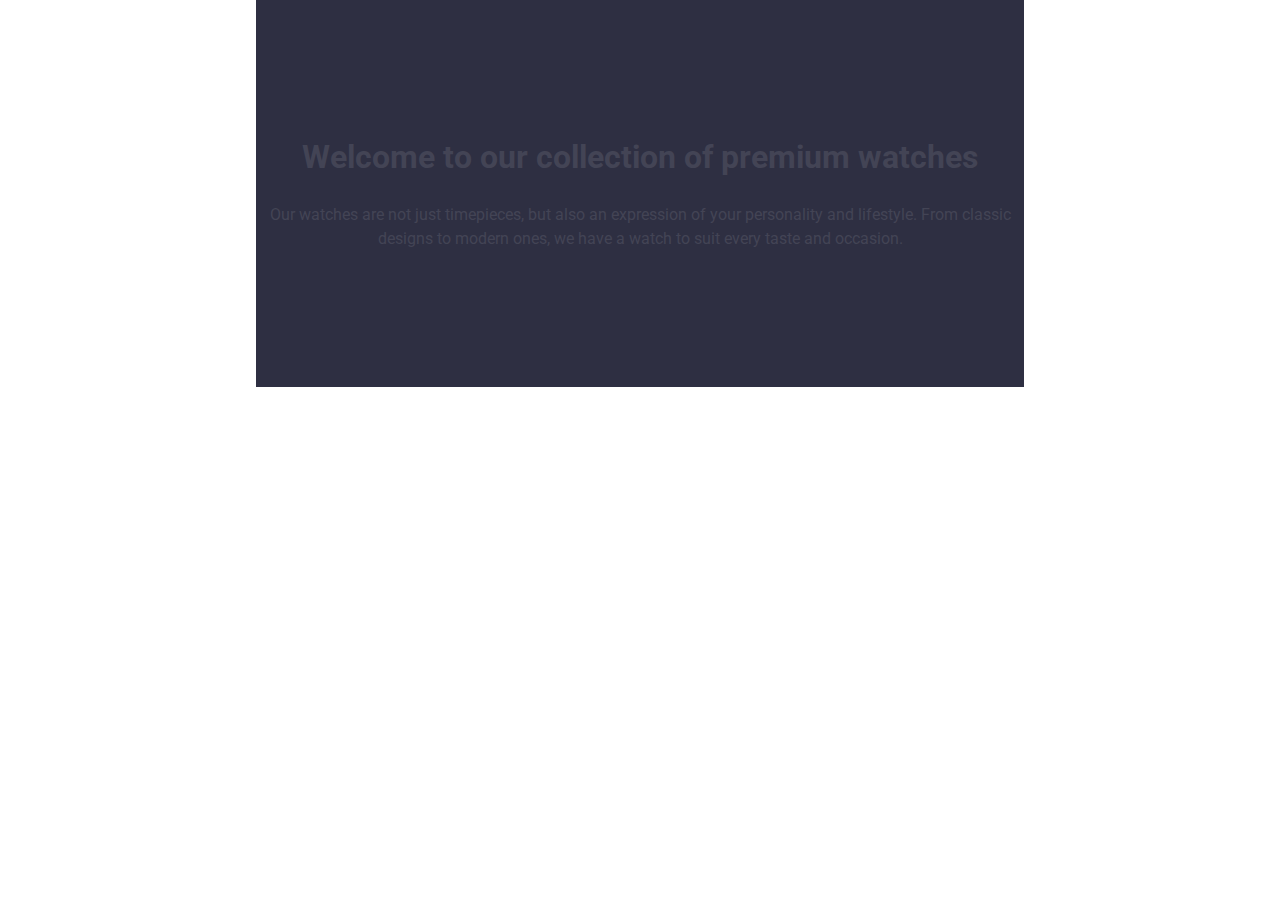
==== commit b3146035: "mmm" ====
--- a/index.html
+++ b/index.html
@@ -23,124 +23,19 @@
   </head>
 
   <body>
-    <header class="header">
-      <div class="container headerflex">
-        <nav class="headernav">
-          <a class="logo link" href="./index.html"
-            >Web<span class="studio">Studio</span></a
-          >
-          <ul class="list listmenu">
-            <li class="listitem">
-              <a class="menu stroke link" href="./index.html">Studio</a>
-            </li>
-            <li class="listitem">
-              <a class="menu link" href="./portfolio.html">Portfolio</a>
-            </li>
-            <li class="listitem">
-              <a class="menu link" href="">Contacts</a>
-            </li>
-          </ul>
-        </nav>
-        <address class="contacts">
-          <ul class="list contactsflex">
-            <li class="additem">
-              <a class="address link" href="mailto:info@devstudio.com"
-                >info@devstudio.com</a
-              >
-            </li>
-            <li class="additem">
-              <a class="address link" href="tel:+110001111111"
-                >+11 (000) 111-11-11</a
-              >
-            </li>
-          </ul>
-        </address>
-        <button
-          class="hamburger js-open-menu"
-          aria-expanded="false"
-          aria-controls="mobile-menu"
-        >
-          <svg
-            width="32"
-            height="22"
-            fill="currentColor"
-            viewBox="0 0 32 22"
-            xmlns="http://www.w3.org/2000/svg"
-          >
-            <path
-              fill-rule="evenodd"
-              <path d="M1.34814 20.0431H30.8866M1.34814 10.7354H30.8866M1.34814 1.42773H30.8866" stroke="#2E2F42" stroke-width="3" stroke-linecap="round" stroke-linejoin="round"/>
-              clip-rule="evenodd"
-            ></path>
-          </svg>
-        </button>
-      </div>
-      <div class="mobmenu js-menu-container" id="mobile-menu">
-        <button class="close js-close-menu">
-          <svg
-            fill="currentColor"
-            viewBox="0 0 20 20"
-            xmlns="http://www.w3.org/2000/svg"
-            width="24"
-            height="24"
-          >
-            <path
-              fill-rule="evenodd"
-              d="M4.293 4.293a1 1 0 011.414 0L10 8.586l4.293-4.293a1 1 0 111.414 1.414L11.414 10l4.293 4.293a1 1 0 01-1.414 1.414L10 11.414l-4.293 4.293a1 1 0 01-1.414-1.414L8.586 10 4.293 5.707a1 1 0 010-1.414z"
-              clip-rule="evenodd"
-            ></path>
-          </svg>
-        </button>
-        <div>
-        <ul class="list moblistmenu">
-          <li class="moblistitem">
-            <a class="mobstroke link" href="./index.html">Studio</a>
-          </li>
-          <li class="moblistitem">
-            <a class="moblistitema link" href="./portfolio.html">Portfolio</a>
-          </li>
-          <li class="moblistitem">
-            <a class="moblistitema link" href="">Contacts</a>
-          </li>
-        </ul>
-        </div>
-        <div>
-          <div class="mobaddress">
-            <a class="mobaddressa link" href="tel:+110001111111"
-              >+11 (000) 111-11-11</a
-            >
-          </div>
-          <div class="mobmail">
-            <a class="mobmaila link" href="mailto:info@devstudio.com"
-              >info@devstudio.com</a
-            >
-          </div>
-        
-          <ul class="mobsoclist list">
-            <li class="mobsocitems"><a href="" class="mobsoclink link">
-              <svg width="16" height="16" class="mobsocicon">
-                <use href="./images/icons.svg#icon-instagram"></use>
-              </svg>
-            </a></li>
-            <li class="mobsocitems"><a href="" class="mobsoclink link"> <svg width="16" height="16" class="mobsocicon">
-                <use href="./images/icons.svg#icon-twitter"></use>
-              </svg></a></li>
-            <li class="mobsocitems"><a href="" class="mobsoclink link"> <svg width="16" height="16" class="mobsocicon">
-                <use href="./images/icons.svg#icon-facebook"></use>
-              </svg></a></li>
-            <li class="mobsocitems"><a href="" class="mobsoclink link"> <svg width="16" height="16" class="mobsocicon">
-                <use href="./images/icons.svg#icon-linkedin"></use>
-              </svg></a></li>
-          </ul>
-          
-        </div>
-        
-      </div>
-    </header>
+    
 
     <main>
       <section class="hero section">
-        <div class="container herocontainer">
+        <h1>Welcome to our collection of premium watches</h1>
+        <slider></slider>
+        <div>Our watches are not just timepieces, but also an expression of your personality and lifestyle. From classic designs to modern ones, we have a watch to suit every taste and occasion.</div>
+        <img>
+        
+        
+        
+        
+        <!-- <div class="container herocontainer">
           <h1 class="heroslogan">Effective Solutions for Your Business</h1>
           <button class="herobutton" type="button" data-modal-open>Order Service</button>
         </div>
@@ -191,314 +86,9 @@
             <button class="buttonmodal" type="button" data-modal-close><svg width="8" height="8" class="modalsvg">
                 <use href="./images/icons.svg#icon-close"></use>
                 </svg></button>
-          </div>
-        </div>
+          </div> -->
+        <!-- </div> -->
       </section>
-
-      <section class="section">
-        <div class="container">
-          <h2 class="about visually-hidden">Hidden</h2>
-          <ul class="list aboutlist">
-            <li class="aboutli">
-              <div class="aboutlink link"> <svg width="64" height="64" class="customersicon">
-              <use href="./images/icons.svg#icon-antenna-1"></use>
-              </svg></div>
-              <h3 class="abouttitle">Strategy</h3>
-              <p class="abouttext">
-                Our goal is to identify the business problem to walk away with
-                the perfect and creative solution.
-              </p>
-            </li>
-            <li class="aboutli">
-              <div class="aboutlink link"> <svg width="64" height="64" class="customersicon">
-              <use href="./images/icons.svg#icon-clock-1"></use>
-              </svg></div>
-              <h3 class="abouttitle">Punctuality</h3>
-              <p class="abouttext">
-                Bring the key message to the brand's audience for the best price
-                within the shortest possible time.
-              </p>
-            </li>
-            <li class="aboutli">
-              <div class="aboutlink link"> <svg width="64" height="64" class="customersicon">
-              <use href="./images/icons.svg#icon-diagram-1"></use>
-              </svg></div>
-              <h3 class="abouttitle">Diligence</h3>
-              <p class="abouttext">
-                Research and confirm brands that present the strongest digital
-                growth opportunities and minimize risk.
-              </p>
-            </li>
-            <li class="aboutli">
-              <div class="aboutlink link"> <svg width="64" height="64" class="customersicon">
-              <use href="./images/icons.svg#icon-astronaut-1"></use>
-              </svg></div>
-              <h3 class="abouttitle">Technologies</h3>
-              <p class="abouttext">
-                Design practice focused on digital experiences. We bring forth a
-                deep passion for problem-solving.
-              </p>
-            </li>
-          </ul>
-        </div>
-      </section>
-
-      <section class="section doing">
-        <div class="container">
-          <h2 class="title titledoing">What are we doing</h2>
-          <ul class="list doingflex">
-            <li class="doingli">
-              <img
-              srcset="./images/comp.jpg 1x,
-              ./images/comp2x.jpg 2x"
-                class="image"
-                src="./images/comp.jpg"
-                alt="comp"
-                width="360"
-                height="300"
-              />
-            </li>
-            <li class="doingli">
-              <img
-              srcset="./images/handy.jpg 1x,
-              ./images/handy2x.jpg 2x"
-                class="image"
-                src="./images/handy.jpg"
-                alt="handy"
-                width="360"
-                height="300"
-              />
-            </li class="doingli">
-            <li>
-              <img
-              srcset="./images/laptophandy.jpg 1x,
-              ./images/laptophandy2x.jpg 2x"
-                class="image"
-                src="./images/laptophandy.jpg"
-                alt="laptop handy"
-                width="360"
-                height="300"
-              />
-            </li>
-          </ul>
-        </div>
-      </section>
-
-      <section class="section team">
-        <div class="container containerteam">
-          <h2 class="title">Our Team</h2>
-          <ul class="list teamflex">
-            <li class="teamli">
-              <img
-              srcset="./images/markguerrero.jpg 1x,
-              ./images/markguerrero2x.jpg 2x"
-                class="image"
-                src="./images/markguerrero.jpg"
-                alt="mark guerrero"
-                width="264"
-                height="260"
-              />
-              <div class="teamdiv">
-                <h3 class="teammember">Mark Guerrero</h3>
-                <p class="teammemberprof">Product Designer</p>
-                <ul class="teamsoclist list">
-                  <li class="teamsocitems"><a href="" class="teamsoclink link">
-                    <svg width="16" height="16" class="teamsocicon">
-                      <use href="./images/icons.svg#icon-instagram"></use>
-                    </svg>
-                  </a></li>
-                  <li class="teamsocitems"><a href="" class="teamsoclink link"> <svg width="16" height="16" class="teamsocicon">
-                      <use href="./images/icons.svg#icon-twitter"></use>
-                    </svg></a></li>
-                  <li class="teamsocitems"><a href="" class="teamsoclink link"> <svg width="16" height="16" class="teamsocicon">
-                      <use href="./images/icons.svg#icon-facebook"></use>
-                    </svg></a></li>
-                  <li class="teamsocitems"><a href="" class="teamsoclink link"> <svg width="16" height="16" class="teamsocicon">
-                      <use href="./images/icons.svg#icon-linkedin"></use>
-                    </svg></a></li>
-                </ul>
-              </div>
-            </li>
-            <li class="teamli">
-              <img
-              srcset="./images/tomford.jpg 1x,
-              ./images/tomford2x.jpg 2x"
-                class="image"
-                src="./images/tomford.jpg"
-                alt="tom ford"
-                width="264"
-                height="260"
-              />
-              <div class="teamdiv">
-                <h3 class="teammember">Tom Ford</h3>
-                <p class="teammemberprof">Frontend Developer</p>
-                <ul class="teamsoclist list">
-                  <li class="teamsocitems"><a href="" class="teamsoclink link">
-                    <svg width="16" height="16" class="teamsocicon">
-                      <use href="./images/icons.svg#icon-instagram"></use>
-                    </svg>
-                  </a></li>
-                  <li class="teamsocitems"><a href="" class="teamsoclink link"> <svg width="16" height="16" class="teamsocicon">
-                      <use href="./images/icons.svg#icon-twitter"></use>
-                    </svg></a></li>
-                  <li class="teamsocitems"><a href="" class="teamsoclink link"> <svg width="16" height="16" class="teamsocicon">
-                      <use href="./images/icons.svg#icon-facebook"></use>
-                    </svg></a></li>
-                  <li class="teamsocitems"><a href="" class="teamsoclink link"> <svg width="16" height="16" class="teamsocicon">
-                      <use href="./images/icons.svg#icon-linkedin"></use>
-                    </svg></a></li>
-                </ul>
-              </div>
-            </li>
-            <li class="teamli">
-              <img
-              srcset="./images/camilagarcia.jpg 1x,
-              ./images/camilagarcia2x.jpg 2x"
-                class="image"
-                src="./images/camilagarcia.jpg"
-                alt="camila garcia"
-                width="264"
-                height="260"
-              />
-              <div class="teamdiv">
-                <h3 class="teammember">Camila Garcia</h3>
-                <p class="teammemberprof">Marketing</p>
-                <ul class="teamsoclist list">
-                  <li class="teamsocitems"><a href="" class="teamsoclink link">
-                    <svg width="16" height="16" class="teamsocicon">
-                      <use href="./images/icons.svg#icon-instagram"></use>
-                    </svg>
-                  </a></li>
-                  <li class="teamsocitems"><a href="" class="teamsoclink link"> <svg width="16" height="16" class="teamsocicon">
-                      <use href="./images/icons.svg#icon-twitter"></use>
-                    </svg></a></li>
-                  <li class="teamsocitems"><a href="" class="teamsoclink link"> <svg width="16" height="16" class="teamsocicon">
-                      <use href="./images/icons.svg#icon-facebook"></use>
-                    </svg></a></li>
-                  <li class="teamsocitems"><a href="" class="teamsoclink link"> <svg width="16" height="16" class="teamsocicon">
-                      <use href="./images/icons.svg#icon-linkedin"></use>
-                    </svg></a></li>
-                </ul>
-              </div>
-            </li>
-            <li class="teamli">
-              <img
-              srcset="./images/danielwilson.jpg 1x,
-              ./images/danielwilson2x.jpg 2x"
-                class="image"
-                src="./images/danielwilson.jpg"
-                alt="daniel wilson"
-                width="264"
-                height="260"
-              />
-              <div class="teamdiv">
-                <h3 class="teammember">Daniel Wilson</h3>
-                <p class="teammemberprof">UI Designer</p>
-                <ul class="teamsoclist list">
-                  <li class="teamsocitems"><a href="" class="teamsoclink link">
-                    <svg width="16" height="16" class="teamsocicon">
-                      <use href="./images/icons.svg#icon-instagram"></use>
-                    </svg>
-                  </a></li>
-                  <li class="teamsocitems"><a href="" class="teamsoclink link"> <svg width="16" height="16" class="teamsocicon">
-                      <use href="./images/icons.svg#icon-twitter"></use>
-                    </svg></a></li>
-                  <li class="teamsocitems"><a href="" class="teamsoclink link"> <svg width="16" height="16" class="teamsocicon">
-                      <use href="./images/icons.svg#icon-facebook"></use>
-                    </svg></a></li>
-                  <li class="teamsocitems"><a href="" class="teamsoclink link"> <svg width="16" height="16" class="teamsocicon">
-                      <use href="./images/icons.svg#icon-linkedin"></use>
-                    </svg></a></li>
-                </ul>
-              </div>
-            </li>
-          </ul>
-        </div>
-      </section>
-
-      <section class="section customers">
-        <div class="container">
-          <h2 class="title">Customers</h2>
-          <ul class="list customersflex">
-            <li class="customersli">
-              <a href="" class="customerslink link"> <svg width="104" height="56" class="customersicon">
-              <use href="./images/icons.svg#icon-Logo"></use>
-              </svg></a>
-            </li>
-            <li class="customersli">
-              <a href="" class="customerslink link"> <svg width="104" height="56" class="customersicon">
-              <use href="./images/icons.svg#icon-Logo-2"></use>
-              </svg></a>
-            </li>
-            <li class="customersli">
-              <a href="" class="customerslink link"> <svg width="104" height="56" class="customersicon">
-              <use href="./images/icons.svg#icon-Logo-1"></use>
-              </svg></a>
-            </li>
-            <li class="customersli">
-              <a href="" class="customerslink link"> <svg width="104" height="56" class="customersicon">
-              <use href="./images/icons.svg#icon-Logo-3"></use>
-              </svg></a>
-            </li>
-            <li class="customersli">
-              <a href="" class="customerslink link"> <svg width="104" height="56" class="customersicon">
-              <use href="./images/icons.svg#icon-Logo-4"></use>
-              </svg></a>
-            </li>
-            <li class="customersli">
-              <a href="" class="customerslink link"> <svg width="104" height="56" class="customersicon">
-              <use href="./images/icons.svg#icon-Logo-5"></use>
-              </svg></a>
-            </li>
-          </ul>
-        </div>
-      </section>
-    </main>
-
-    <footer class="footer">
-      <div class="container contfooter">
-        <div class="footerleft">
-        <a class="logofooter link" href="./index.html"
-          >Web<span class="studiofooter">Studio</span></a
-        >
-        <p class="footertextleft">
-          Increase the flow of customers and sales for your business with
-          digital marketing & growth solutions.
-        </p>
-        </div>
-        <div class="footercenter">
-        <p class="footertextcenter">Social media</p>
-        <ul class="footersoclist list">
-            <li class="footersocitems"><a href="" class="footersoclink link">
-                <svg width="24" height="24" class="footersocicon">
-                <use href="./images/icons.svg#icon-instagram"></use>
-                </svg></a></li>
-            <li class="footersocitems"><a href="" class="footersoclink link"> <svg width="24" height="24" class="footersocicon">
-                <use href="./images/icons.svg#icon-twitter"></use>
-                </svg></a></li>
-            <li class="footersocitems"><a href="" class="footersoclink link"> <svg width="24" height="24" class="footersocicon">
-                <use href="./images/icons.svg#icon-facebook"></use>
-                </svg></a></li>
-            <li class="footersocitems"><a href="" class="footersoclink link"> <svg width="24" height="24" class="footersocicon">
-                <use href="./images/icons.svg#icon-linkedin"></use>
-                </svg></a></li>
-        </ul>
-        </div>
-        <div class="footerright">
-        <p class="footertextcenter">Subscribe</p>
-        <div class="footerdiv">
-        <form class="footerform">
-          
-          <input class="footerinput" type="email" name="mail" id="mail" placeholder="E-mail">
-        
-        <button type="submit" class="footerformbutton">Subscribe<svg width="24" height="24" class="footerformicon">
-                <use href="./images/icons.svg#icon-Frame-3"></use>
-                </svg></button>
-        </form>
-      </div>  
-      </div>
-      </div>
-    </footer>
 
     <script src="./js/modal.js"></script>
     <script src="./js/menu.js"></script>
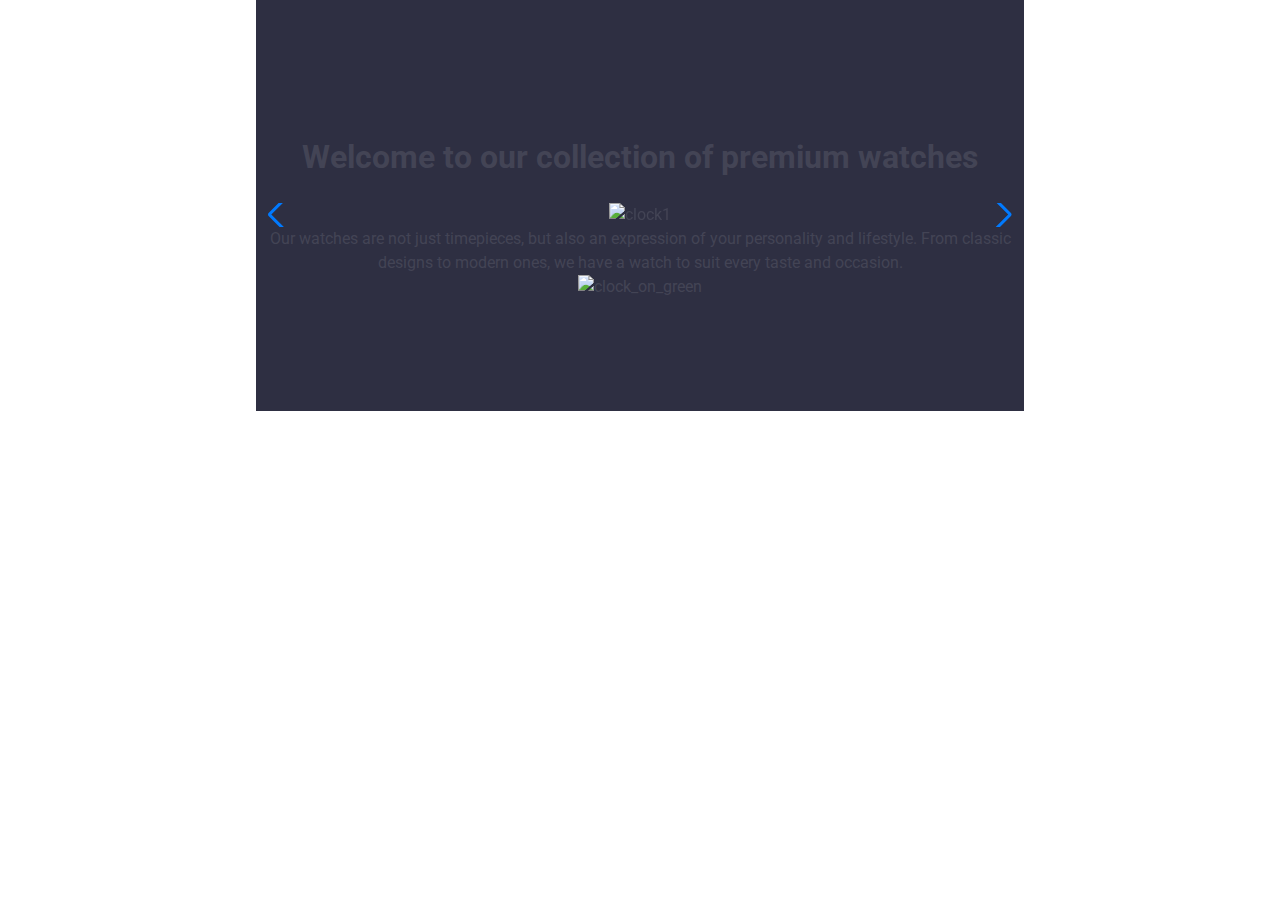
==== commit 208bfe61: "gg" ====
--- a/index.html
+++ b/index.html
@@ -18,6 +18,10 @@
       crossorigin="anonymous"
       referrerpolicy="no-referrer"
     />
+    <link
+    rel="stylesheet"
+    href="https://cdn.jsdelivr.net/npm/swiper@9/swiper-bundle.min.css"
+  />
     <link rel="stylesheet" href="./css/style.css" />
     <link rel="stylesheet" href="./css/media.css" />
   </head>
@@ -26,70 +30,36 @@
     
 
     <main>
-      <section class="hero section">
+      <section class="section hero">
         <h1>Welcome to our collection of premium watches</h1>
-        <slider></slider>
+        <div class="swiper" id="swiper">
+          <div class="swiper-wrapper">
+            <div class="swiper-slide">
+              <img src="../img/heroclock1_m_1x.jpg" alt="clock1">
+            </div>
+            <div class="swiper-slide">
+              <img src="../img/heroclock2_m_1x.jpg" alt="clock2">
+            </div>
+            <div class="swiper-slide">
+              <img src="../img/heroclock3_m_1x.jpg" alt="clock3">
+            </div>
+            <div class="swiper-slide">
+              <img src="../img/heroclock4_m_1x.jpg" alt="clock4">
+            </div>
+            <div class="swiper-slide">
+              <img src="../img/heroclock5_m_1x.jpg" alt="clock5">
+            </div>
+          </div>
+          <div class="swiper-pagination">
+            
+          </div>
+          <div class="swiper-button-prev"></div>
+          <div class="swiper-button-next"></div>
+        </div>
         <div>Our watches are not just timepieces, but also an expression of your personality and lifestyle. From classic designs to modern ones, we have a watch to suit every taste and occasion.</div>
-        <img>
-        
-        
-        
-        
-        <!-- <div class="container herocontainer">
-          <h1 class="heroslogan">Effective Solutions for Your Business</h1>
-          <button class="herobutton" type="button" data-modal-open>Order Service</button>
-        </div>
-        <div class="backdrop is-hidden" data-modal>
-          <div class="modal">
-            <h3 class="modalabout">Leave your contacts and we will call you back</h3>
-            <form class="js-speaker-form form">
-              <div class="form-field">
-                <label class="label" for="name">Name</label>
-                <div class="modaldiv">
-                  <input class="modalinput" type="text" name="name" id="name" autofocus>
-                <svg width="18" height="24" class="iconmodal">
-                  <use href="./images/icons.svg#icon-person"></use>
-                  </svg>
-                </div>
-              </div>
-              <div class="form-field">
-                <label class="label" for="tel">Phone</label>
-                <div class="modaldiv">
-                <input class="modalinput" type="tel" name="tel" id="tel">
-                <svg width="18" height="24" class="iconmodal">
-                  <use href="./images/icons.svg#icon-phone"></use>
-                  </svg></div>
-              </div>
-              <div class="form-field">
-                <label class="label" for="mail">Email</label>
-                <div class="modaldiv">
-                <input class="modalinput" type="email" name="mail" id="mail">
-                <svg width="18" height="24" class="iconmodal">
-                  <use href="./images/icons.svg#icon-email"></use>
-                  </svg></div>
-              </div>
-              <div class="form-field">
-                <label class="label" for="comment">Comment</label>
-                <textarea class="modalcomment" type="comment" id="comment" placeholder="Text input" rows="10"></textarea>
-              </div>
-              <fieldset class="field">
-                <label class="fieldlabel" for="policy">
-                <input class="checkbox" type="checkbox" name="policy" id="policy">
-                <span class="checkicon"><svg width="10" height="8" class="iconsvg">
-                  <use href="./images/icons.svg#icon-Vector"></use>
-                  </svg></span>
-                  I accept the terms and conditions of the <a class="privacypolicy" href="./index.html">Privacy Policy</a>
-                </label>
-              </fieldset>
-              <button type="submit" class="formbutton">Send</button>
-            </form>
-            <button class="buttonmodal" type="button" data-modal-close><svg width="8" height="8" class="modalsvg">
-                <use href="./images/icons.svg#icon-close"></use>
-                </svg></button>
-          </div> -->
-        <!-- </div> -->
+        <img src="../img/heroimage_m_1x.jpg" alt="clock_on_green">
       </section>
-
+    </main>
     <script src="./js/modal.js"></script>
     <script src="./js/menu.js"></script>
     <script>
@@ -101,5 +71,10 @@
     })
     })()
     </script>
+     <script type="module">
+      import Swiper from 'https://cdn.jsdelivr.net/npm/swiper@9/swiper-bundle.esm.browser.min.js'
+      const swiper = new Swiper(...)
+    </script>
+    <script type="module" src="/js/app.js"></script>
   </body>
 </html>
